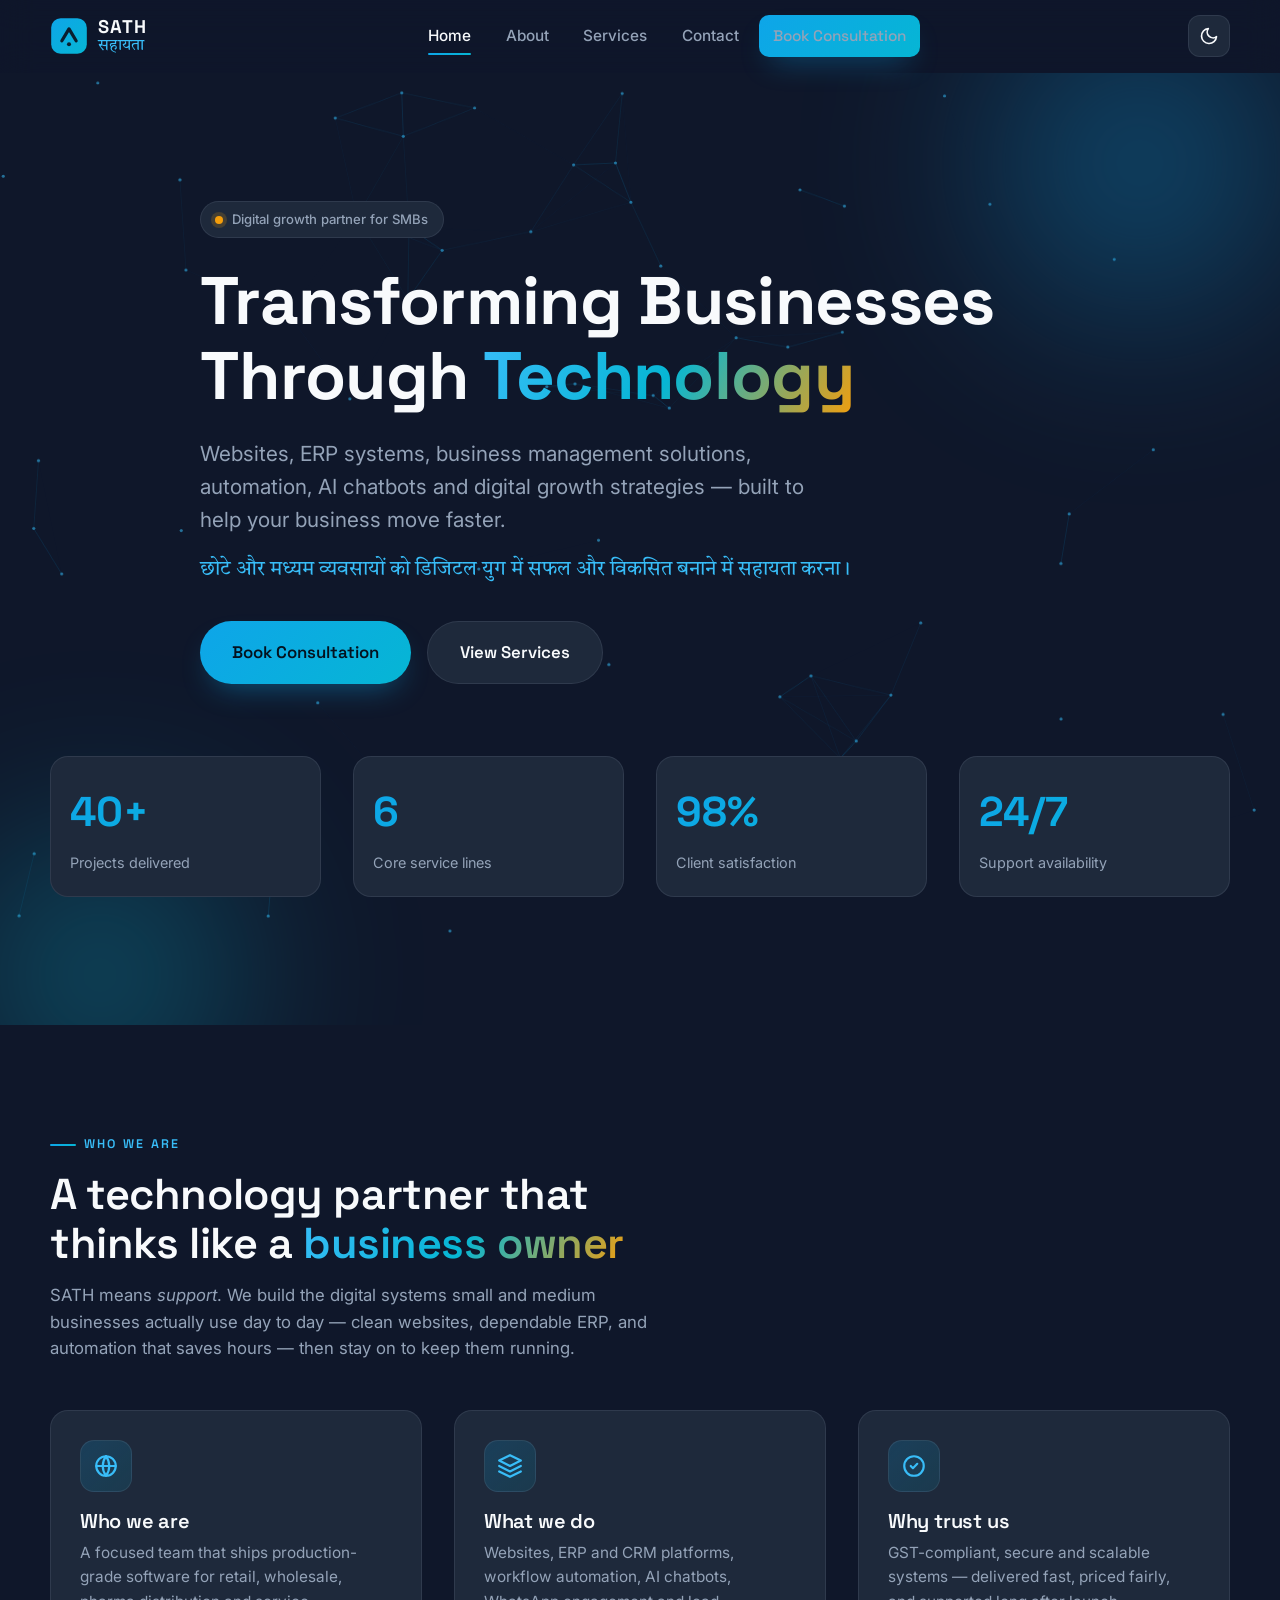
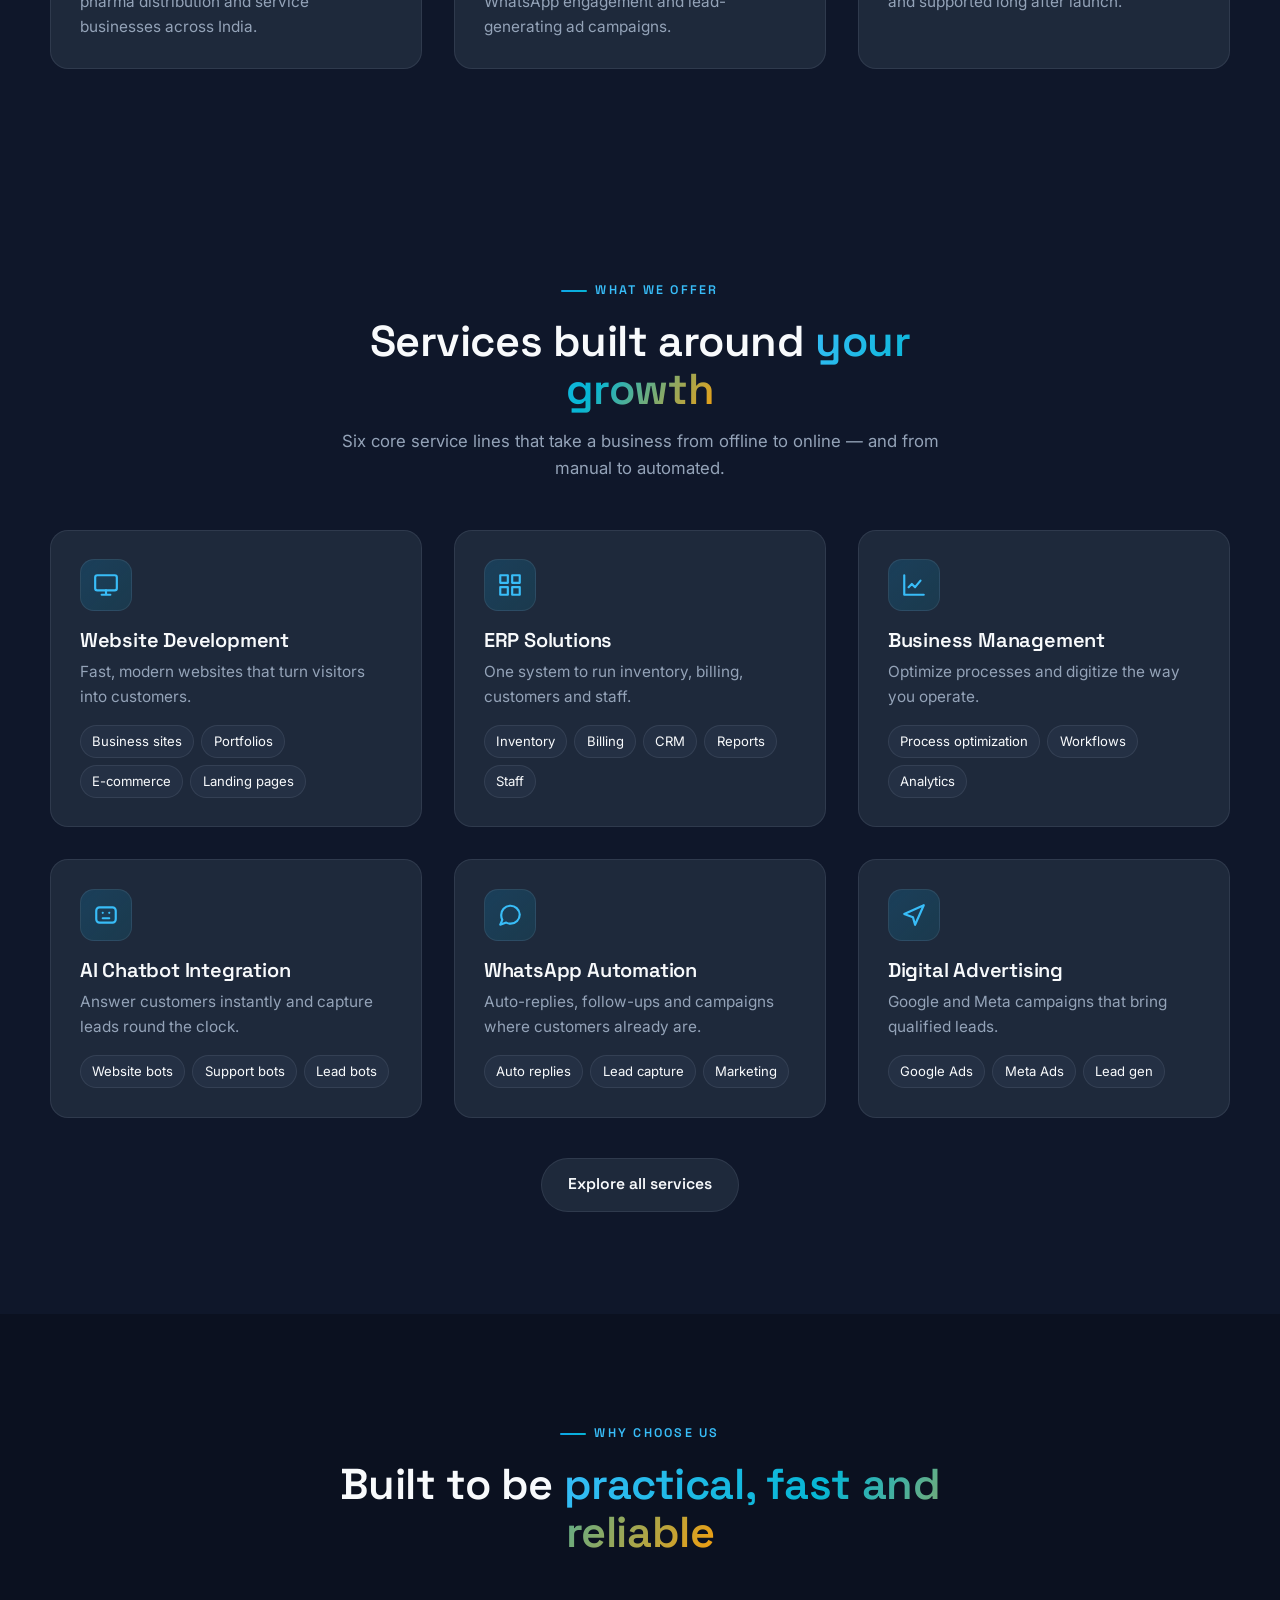
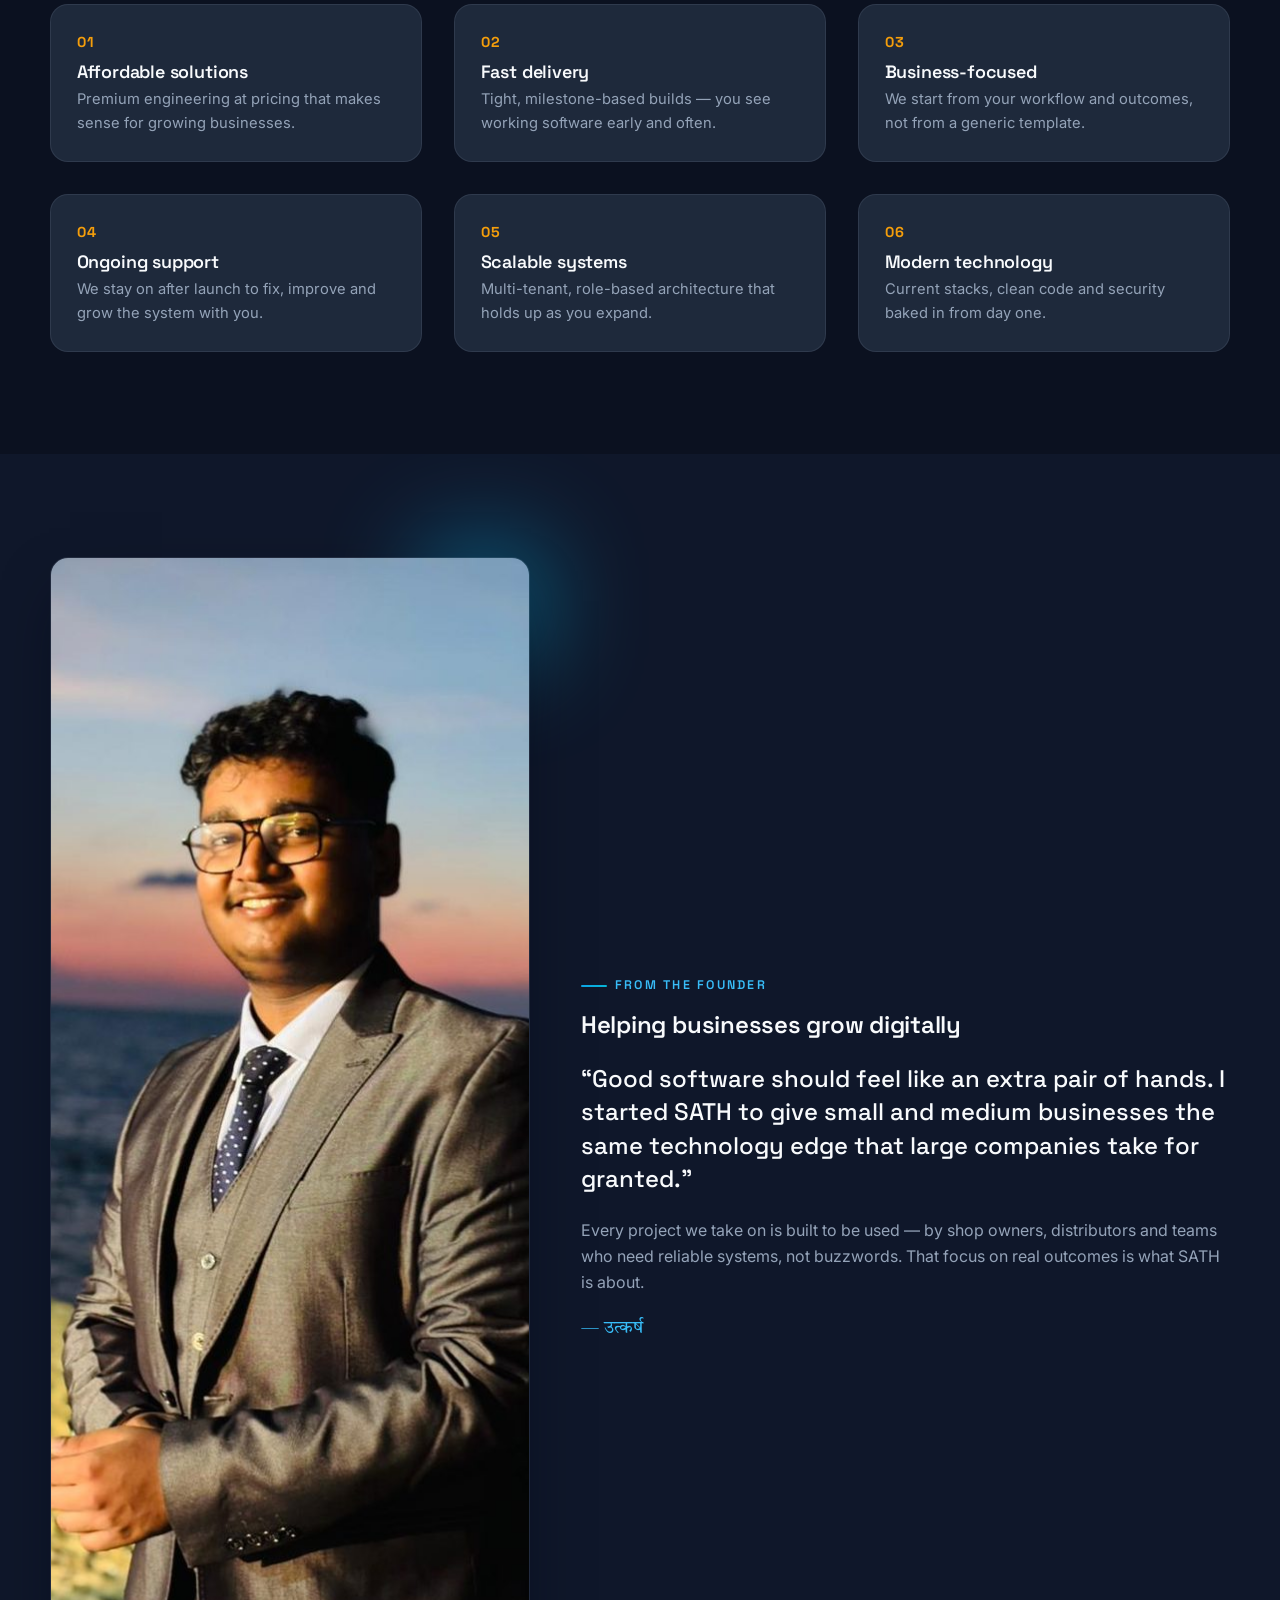
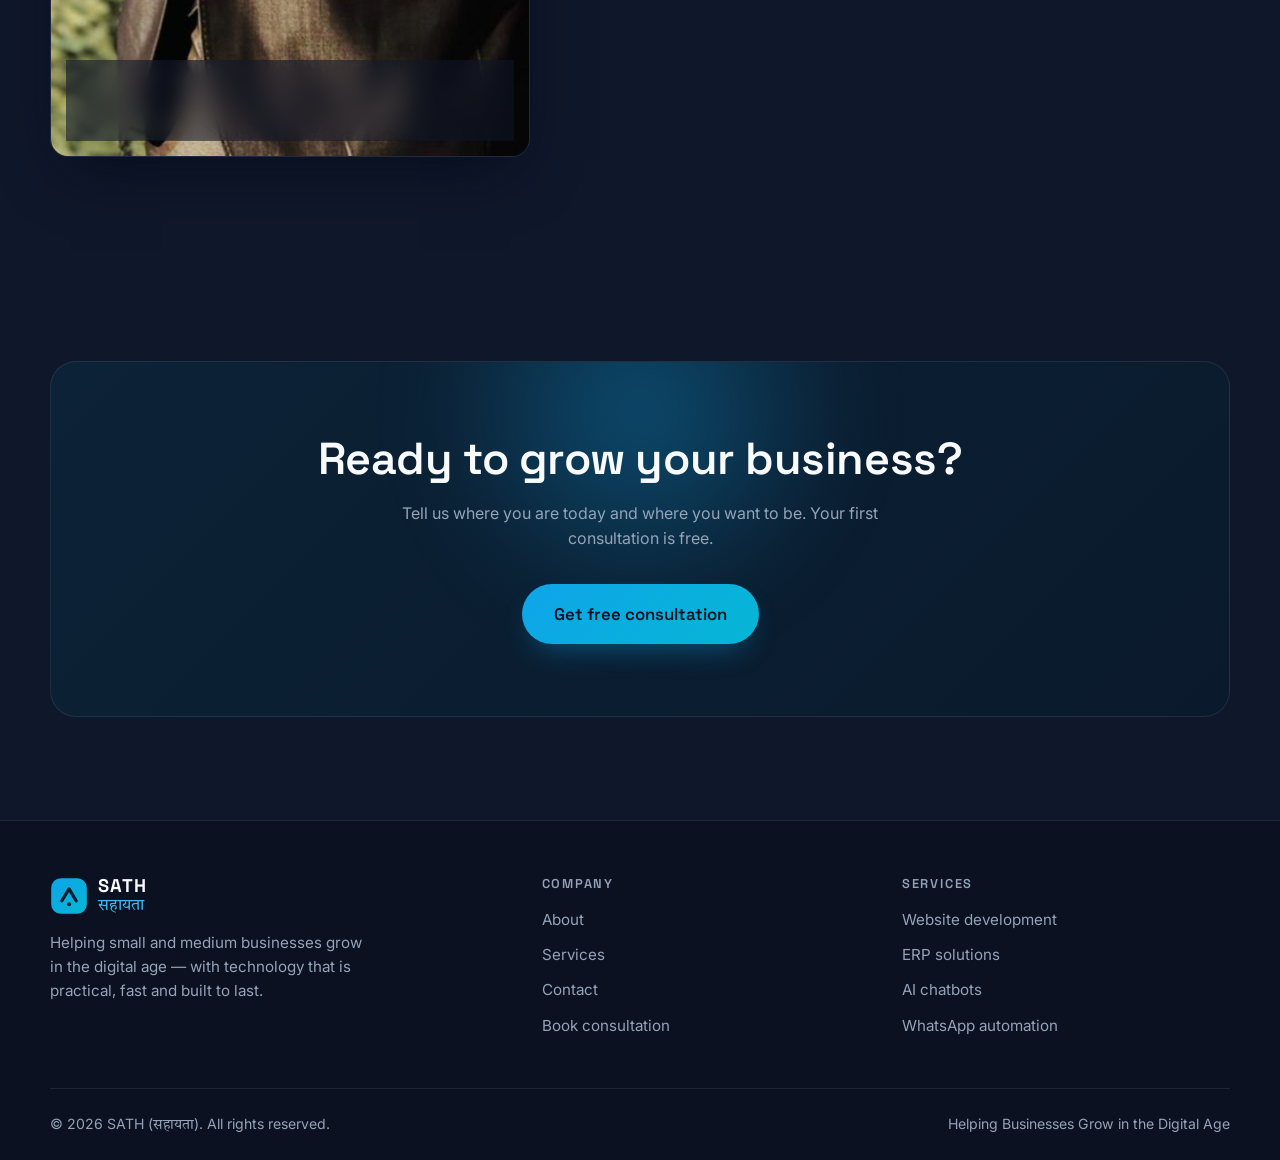
==== index.html @ d61c106b "Add files via upload" ====
<!DOCTYPE html>
<html lang="en">
<head>
  <meta charset="UTF-8" />
  <meta name="viewport" content="width=device-width, initial-scale=1.0" />

  <!-- SEO -->
  <title>SATH (सहायता) — Transforming Businesses Through Technology</title>
  <meta name="description" content="SATH (सहायता) helps small and medium businesses grow in the digital age with websites, ERP systems, automation, AI chatbots and digital growth strategies." />
  <meta name="keywords" content="ERP software, business website development, AI chatbot, WhatsApp automation, digital marketing, SATH, सहायता, India" />
  <meta name="author" content="Utkarsh — SATH" />
  <meta name="theme-color" content="#0F172A" />
  <link rel="canonical" href="https://example.com/" />

  <!-- Open Graph / Social -->
  <meta property="og:type" content="website" />
  <meta property="og:title" content="SATH (सहायता) — Transforming Businesses Through Technology" />
  <meta property="og:description" content="Websites, ERP systems, business management solutions, automation, AI chatbots & digital growth strategies for SMBs." />
  <meta property="og:image" content="assets/images/og-cover.jpg" />
  <meta property="og:site_name" content="SATH" />
  <meta name="twitter:card" content="summary_large_image" />
  <meta name="twitter:title" content="SATH (सहायता) — Transforming Businesses Through Technology" />
  <meta name="twitter:description" content="Premium digital transformation partner for small and medium businesses." />
  <meta name="twitter:image" content="assets/images/og-cover.jpg" />

  <!-- Icons -->
  <link rel="icon" type="image/svg+xml" href="assets/icons/favicon.svg" />

  <!-- Fonts -->
  <link rel="preconnect" href="https://fonts.googleapis.com" />
  <link rel="preconnect" href="https://fonts.gstatic.com" crossorigin />
  <link href="https://fonts.googleapis.com/css2?family=Space+Grotesk:wght@500;600;700&family=Inter:wght@400;500;600&family=Tiro+Devanagari+Hindi&display=swap" rel="stylesheet" />

  <!-- Styles -->
  <link rel="stylesheet" href="css/style.css" />

  <!-- Structured data -->
  <script type="application/ld+json">
  {
    "@context": "https://schema.org",
    "@type": "Organization",
    "name": "SATH",
    "alternateName": "सहायता",
    "description": "Digital transformation partner for small and medium businesses.",
    "founder": { "@type": "Person", "name": "Utkarsh" },
    "areaServed": "IN",
    "knowsAbout": ["Website Development", "ERP Software", "AI Chatbots", "WhatsApp Automation", "Digital Advertising"]
  }
  </script>
</head>
<body>

  <!-- Loader -->
  <div class="loader" aria-hidden="true">
    <div class="loader__mark">
      <div class="loader__ring"></div>
      <div class="loader__word deva">सहायता</div>
    </div>
  </div>

  <!-- Navbar -->
  <header class="nav">
    <div class="container nav__inner">
      <a class="brand" href="index.html" aria-label="SATH home">
        <img class="brand__mark" src="assets/icons/favicon.svg" alt="" width="38" height="38" />
        <span class="brand__text">
          <span class="brand__en">SATH</span>
          <span class="brand__hi deva">सहायता</span>
        </span>
      </a>

      <nav class="nav__links" aria-label="Primary">
        <a href="index.html" class="active">Home</a>
        <a href="about.html">About</a>
        <a href="services.html">Services</a>
        <a href="contact.html">Contact</a>
        <a href="contact.html" class="btn btn--primary">Book Consultation</a>
      </nav>

      <div class="nav__actions">
        <button class="theme-toggle" aria-label="Toggle dark and light mode">
          <svg class="icon-moon" viewBox="0 0 24 24" fill="none" stroke="currentColor" stroke-width="2" stroke-linecap="round" stroke-linejoin="round"><path d="M21 12.79A9 9 0 1 1 11.21 3 7 7 0 0 0 21 12.79z"/></svg>
          <svg class="icon-sun" viewBox="0 0 24 24" fill="none" stroke="currentColor" stroke-width="2" stroke-linecap="round" stroke-linejoin="round"><circle cx="12" cy="12" r="5"/><path d="M12 1v2M12 21v2M4.22 4.22l1.42 1.42M18.36 18.36l1.42 1.42M1 12h2M21 12h2M4.22 19.78l1.42-1.42M18.36 5.64l1.42-1.42"/></svg>
        </button>
        <button class="hamburger" aria-label="Open menu" aria-expanded="false" aria-controls="primary-nav"><span></span></button>
      </div>
    </div>
  </header>

  <main>
    <!-- Hero -->
    <section class="hero">
      <canvas id="hero-canvas" aria-hidden="true"></canvas>
      <div class="hero__glow" aria-hidden="true"></div>
      <div class="container hero__inner">
        <span class="hero__badge"><span class="dot"></span> Digital growth partner for SMBs</span>
        <h1>Transforming Businesses Through <span class="grad-text">Technology</span></h1>
        <p class="hero__sub">Websites, ERP systems, business management solutions, automation, AI chatbots and digital growth strategies — built to help your business move faster.</p>
        <p class="hero__hi deva">छोटे और मध्यम व्यवसायों को डिजिटल युग में सफल और विकसित बनाने में सहायता करना।</p>
        <div class="hero__cta">
          <a href="contact.html" class="btn btn--primary btn--lg">Book Consultation</a>
          <a href="services.html" class="btn btn--ghost btn--lg">View Services</a>
        </div>
      </div>

      <!-- Animated stat counters -->
      <div class="container">
        <div class="stats">
          <div class="stat reveal"><div class="stat__num"><span data-count="40" data-suffix="+">0</span></div><div class="stat__label">Projects delivered</div></div>
          <div class="stat reveal" data-delay="1"><div class="stat__num"><span data-count="6" data-suffix="">0</span></div><div class="stat__label">Core service lines</div></div>
          <div class="stat reveal" data-delay="2"><div class="stat__num"><span data-count="98" data-suffix="%">0</span></div><div class="stat__label">Client satisfaction</div></div>
          <div class="stat reveal" data-delay="3"><div class="stat__num"><span data-count="24" data-suffix="/7">0</span></div><div class="stat__label">Support availability</div></div>
        </div>
      </div>
    </section>

    <!-- Company intro -->
    <section class="section">
      <div class="container">
        <div class="section-head reveal">
          <span class="eyebrow">Who we are</span>
          <h2>A technology partner that thinks like a <span class="grad-text">business owner</span></h2>
          <p>SATH means <em>support</em>. We build the digital systems small and medium businesses actually use day to day — clean websites, dependable ERP, and automation that saves hours — then stay on to keep them running.</p>
        </div>
        <div class="grid grid--3">
          <div class="card reveal">
            <div class="card__icon"><svg viewBox="0 0 24 24" fill="none" stroke-width="2" stroke-linecap="round" stroke-linejoin="round"><circle cx="12" cy="12" r="9"/><path d="M3 12h18M12 3a15 15 0 0 1 0 18M12 3a15 15 0 0 0 0 18"/></svg></div>
            <h3>Who we are</h3>
            <p>A focused team that ships production-grade software for retail, wholesale, pharma distribution and service businesses across India.</p>
          </div>
          <div class="card reveal" data-delay="1">
            <div class="card__icon"><svg viewBox="0 0 24 24" fill="none" stroke-width="2" stroke-linecap="round" stroke-linejoin="round"><path d="M12 2 2 7l10 5 10-5-10-5zM2 17l10 5 10-5M2 12l10 5 10-5"/></svg></div>
            <h3>What we do</h3>
            <p>Websites, ERP and CRM platforms, workflow automation, AI chatbots, WhatsApp engagement and lead-generating ad campaigns.</p>
          </div>
          <div class="card reveal" data-delay="2">
            <div class="card__icon"><svg viewBox="0 0 24 24" fill="none" stroke-width="2" stroke-linecap="round" stroke-linejoin="round"><path d="M9 12l2 2 4-4"/><path d="M21 12a9 9 0 1 1-18 0 9 9 0 0 1 18 0z"/></svg></div>
            <h3>Why trust us</h3>
            <p>GST-compliant, secure and scalable systems — delivered fast, priced fairly, and supported long after launch.</p>
          </div>
        </div>
      </div>
    </section>

    <!-- Services preview -->
    <section class="section" id="services">
      <div class="container">
        <div class="section-head center reveal">
          <span class="eyebrow">What we offer</span>
          <h2>Services built around <span class="grad-text">your growth</span></h2>
          <p>Six core service lines that take a business from offline to online — and from manual to automated.</p>
        </div>
        <div class="grid grid--3">

          <article class="card reveal">
            <div class="card__icon"><svg viewBox="0 0 24 24" fill="none" stroke-width="2" stroke-linecap="round" stroke-linejoin="round"><rect x="2" y="3" width="20" height="14" rx="2"/><path d="M8 21h8M12 17v4"/></svg></div>
            <h3>Website Development</h3>
            <p>Fast, modern websites that turn visitors into customers.</p>
            <ul class="card__list"><li>Business sites</li><li>Portfolios</li><li>E-commerce</li><li>Landing pages</li></ul>
          </article>

          <article class="card reveal" data-delay="1">
            <div class="card__icon"><svg viewBox="0 0 24 24" fill="none" stroke-width="2" stroke-linecap="round" stroke-linejoin="round"><path d="M3 3h7v7H3zM14 3h7v7h-7zM14 14h7v7h-7zM3 14h7v7H3z"/></svg></div>
            <h3>ERP Solutions</h3>
            <p>One system to run inventory, billing, customers and staff.</p>
            <ul class="card__list"><li>Inventory</li><li>Billing</li><li>CRM</li><li>Reports</li><li>Staff</li></ul>
          </article>

          <article class="card reveal" data-delay="2">
            <div class="card__icon"><svg viewBox="0 0 24 24" fill="none" stroke-width="2" stroke-linecap="round" stroke-linejoin="round"><path d="M3 3v18h18"/><path d="M7 14l3-3 3 3 5-6"/></svg></div>
            <h3>Business Management</h3>
            <p>Optimize processes and digitize the way you operate.</p>
            <ul class="card__list"><li>Process optimization</li><li>Workflows</li><li>Analytics</li></ul>
          </article>

          <article class="card reveal">
            <div class="card__icon"><svg viewBox="0 0 24 24" fill="none" stroke-width="2" stroke-linecap="round" stroke-linejoin="round"><rect x="3" y="5" width="18" height="14" rx="3"/><path d="M9 10h.01M15 10h.01M9 15h6"/></svg></div>
            <h3>AI Chatbot Integration</h3>
            <p>Answer customers instantly and capture leads round the clock.</p>
            <ul class="card__list"><li>Website bots</li><li>Support bots</li><li>Lead bots</li></ul>
          </article>

          <article class="card reveal" data-delay="1">
            <div class="card__icon"><svg viewBox="0 0 24 24" fill="none" stroke-width="2" stroke-linecap="round" stroke-linejoin="round"><path d="M21 11.5a8.38 8.38 0 0 1-8.5 8.5 8.38 8.38 0 0 1-4-1L3 21l1.9-4.5a8.38 8.38 0 0 1-1-4A8.5 8.5 0 0 1 21 11.5z"/></svg></div>
            <h3>WhatsApp Automation</h3>
            <p>Auto-replies, follow-ups and campaigns where customers already are.</p>
            <ul class="card__list"><li>Auto replies</li><li>Lead capture</li><li>Marketing</li></ul>
          </article>

          <article class="card reveal" data-delay="2">
            <div class="card__icon"><svg viewBox="0 0 24 24" fill="none" stroke-width="2" stroke-linecap="round" stroke-linejoin="round"><path d="M3 11l18-8-8 18-2-7-8-3z"/></svg></div>
            <h3>Digital Advertising</h3>
            <p>Google and Meta campaigns that bring qualified leads.</p>
            <ul class="card__list"><li>Google Ads</li><li>Meta Ads</li><li>Lead gen</li></ul>
          </article>

        </div>
        <div style="text-align:center; margin-top: 2.5rem;" class="reveal">
          <a href="services.html" class="btn btn--ghost">Explore all services</a>
        </div>
      </div>
    </section>

    <!-- Why choose us -->
    <section class="section" style="background: var(--bg-2);">
      <div class="container">
        <div class="section-head center reveal">
          <span class="eyebrow">Why choose us</span>
          <h2>Built to be <span class="grad-text">practical, fast and reliable</span></h2>
        </div>
        <div class="grid grid--3">
          <div class="tile reveal"><div class="tile__no">01</div><h3>Affordable solutions</h3><p>Premium engineering at pricing that makes sense for growing businesses.</p></div>
          <div class="tile reveal" data-delay="1"><div class="tile__no">02</div><h3>Fast delivery</h3><p>Tight, milestone-based builds — you see working software early and often.</p></div>
          <div class="tile reveal" data-delay="2"><div class="tile__no">03</div><h3>Business-focused</h3><p>We start from your workflow and outcomes, not from a generic template.</p></div>
          <div class="tile reveal"><div class="tile__no">04</div><h3>Ongoing support</h3><p>We stay on after launch to fix, improve and grow the system with you.</p></div>
          <div class="tile reveal" data-delay="1"><div class="tile__no">05</div><h3>Scalable systems</h3><p>Multi-tenant, role-based architecture that holds up as you expand.</p></div>
          <div class="tile reveal" data-delay="2"><div class="tile__no">06</div><h3>Modern technology</h3><p>Current stacks, clean code and security baked in from day one.</p></div>
        </div>
      </div>
    </section>

    <!-- Founder -->
    <section class="section" id="founder">
      <div class="container">
        <div class="founder">
          <div class="founder__media reveal">
            <!-- Replace assets/images/founder.jpg with a new photo any time -->
            <img class="founder__photo" src="assets/images/founder.jpg" alt="Utkarsh, Founder & CEO of SATH" width="900" height="1200" loading="lazy" />
            <div class="founder__chip">
              <strong>Utkarsh</strong>
              <span>Founder &amp; CEO</span>
            </div>
          </div>
          <div class="founder__content reveal" data-delay="1">
            <span class="eyebrow">From the founder</span>
            <h2>Helping businesses grow digitally</h2>
            <blockquote>“Good software should feel like an extra pair of hands. I started SATH to give small and medium businesses the same technology edge that large companies take for granted.”</blockquote>
            <p style="color: var(--muted);">Every project we take on is built to be used — by shop owners, distributors and teams who need reliable systems, not buzzwords. That focus on real outcomes is what SATH is about.</p>
            <p class="founder__sig deva" style="margin-top: 1.2rem;">— उत्कर्ष</p>
          </div>
        </div>
      </div>
    </section>

    <!-- CTA -->
    <section class="section">
      <div class="container">
        <div class="cta-band reveal">
          <h2>Ready to grow your business?</h2>
          <p>Tell us where you are today and where you want to be. Your first consultation is free.</p>
          <a href="contact.html" class="btn btn--primary btn--lg">Get free consultation</a>
        </div>
      </div>
    </section>
  </main>

  <!-- Footer -->
  <footer class="footer">
    <div class="container">
      <div class="footer__top">
        <div class="footer__brand">
          <a class="brand" href="index.html" aria-label="SATH home">
            <img class="brand__mark" src="assets/icons/favicon.svg" alt="" width="38" height="38" />
            <span class="brand__text"><span class="brand__en">SATH</span><span class="brand__hi deva">सहायता</span></span>
          </a>
          <p>Helping small and medium businesses grow in the digital age — with technology that is practical, fast and built to last.</p>
        </div>
        <div>
          <h4>Company</h4>
          <ul>
            <li><a href="about.html">About</a></li>
            <li><a href="services.html">Services</a></li>
            <li><a href="contact.html">Contact</a></li>
            <li><a href="contact.html">Book consultation</a></li>
          </ul>
        </div>
        <div>
          <h4>Services</h4>
          <ul>
            <li><a href="services.html">Website development</a></li>
            <li><a href="services.html">ERP solutions</a></li>
            <li><a href="services.html">AI chatbots</a></li>
            <li><a href="services.html">WhatsApp automation</a></li>
          </ul>
        </div>
      </div>
      <div class="footer__bottom">
        <span>© <span data-year>2026</span> SATH (<span class="deva">सहायता</span>). All rights reserved.</span>
        <span>Helping Businesses Grow in the Digital Age</span>
      </div>
    </div>
  </footer>

  <!-- Back to top -->
  <button class="to-top" aria-label="Back to top">
    <svg viewBox="0 0 24 24" fill="none" stroke="currentColor" stroke-width="2.5" stroke-linecap="round" stroke-linejoin="round"><path d="M12 19V5M5 12l7-7 7 7"/></svg>
  </button>

  <script src="js/script.js"></script>
</body>
</html>
---- css/style.css ----
/* ============================================================
   SATH (सहायता) — Company Website
   Stylesheet: shared across all pages
   Stack: HTML5 + CSS3 + Vanilla JS (no frameworks)
   ============================================================ */

/* -------------------- Design Tokens -------------------- */
:root {
  /* Brand palette (dark is the default theme) */
  --primary:   #0EA5E9;
  --secondary: #38BDF8;
  --accent:    #06B6D4;
  --saffron:   #F59E0B;   /* warm signature accent tied to the सहायता wordmark */

  /* Dark surfaces */
  --bg:     #0F172A;
  --bg-2:   #0B1120;
  --card:   #1E293B;
  --card-2: #243044;
  --text:   #F8FAFC;
  --muted:  #94A3B8;
  --border: rgba(148, 163, 184, .14);
  --glass:  rgba(15, 23, 42, .55);
  --shadow: 0 24px 60px -20px rgba(2, 8, 23, .75);
  --ring:   rgba(14, 165, 233, .45);

  /* Type */
  --font-display: "Space Grotesk", "Segoe UI", system-ui, sans-serif;
  --font-body:    "Inter", "Segoe UI", system-ui, sans-serif;
  --font-deva:    "Tiro Devanagari Hindi", "Noto Sans Devanagari", serif;

  /* Layout */
  --container: 1180px;
  --radius:    18px;
  --radius-sm: 12px;
  --gap:       clamp(1rem, 2.5vw, 2rem);

  --grad: linear-gradient(135deg, var(--primary), var(--accent));
}

/* Light theme overrides */
[data-theme="light"] {
  --bg:     #EEF3F9;
  --bg-2:   #FFFFFF;
  --card:   #FFFFFF;
  --card-2: #F4F8FD;
  --text:   #0B1120;
  --muted:  #4B5A70;
  --border: rgba(15, 23, 42, .10);
  --glass:  rgba(255, 255, 255, .68);
  --shadow: 0 24px 50px -24px rgba(15, 23, 42, .28);
}

/* -------------------- Reset / Base -------------------- */
*, *::before, *::after { box-sizing: border-box; margin: 0; padding: 0; }

html { scroll-behavior: smooth; -webkit-text-size-adjust: 100%; }

body {
  font-family: var(--font-body);
  background: var(--bg);
  color: var(--text);
  line-height: 1.6;
  font-size: 1rem;
  overflow-x: hidden;
  transition: background .4s ease, color .4s ease;
  -webkit-font-smoothing: antialiased;
}

img { max-width: 100%; display: block; }
a { color: inherit; text-decoration: none; }
button { font-family: inherit; cursor: pointer; border: none; background: none; color: inherit; }
ul { list-style: none; }

:focus-visible { outline: 3px solid var(--ring); outline-offset: 3px; border-radius: 6px; }

::selection { background: var(--primary); color: #fff; }

h1, h2, h3, h4 { font-family: var(--font-display); line-height: 1.12; font-weight: 600; letter-spacing: -.01em; }

/* Devanagari wherever the .deva class appears */
.deva { font-family: var(--font-deva); font-weight: 400; }

/* -------------------- Layout helpers -------------------- */
.container { width: min(100% - 2.4rem, var(--container)); margin-inline: auto; }

.section { padding-block: clamp(3.5rem, 8vw, 6.5rem); }
.section--tight { padding-block: clamp(2.5rem, 6vw, 4rem); }

.eyebrow {
  display: inline-flex; align-items: center; gap: .5rem;
  font-family: var(--font-display);
  font-size: .78rem; font-weight: 600; letter-spacing: .18em; text-transform: uppercase;
  color: var(--secondary);
  margin-bottom: 1rem;
}
.eyebrow::before { content: ""; width: 26px; height: 2px; background: var(--grad); border-radius: 2px; }

.section-head { max-width: 640px; margin-bottom: clamp(2rem, 4vw, 3rem); }
.section-head.center { margin-inline: auto; text-align: center; }
.section-head.center .eyebrow { justify-content: center; }
.section-head h2 { font-size: clamp(1.8rem, 4vw, 2.7rem); }
.section-head p { color: var(--muted); margin-top: .9rem; font-size: 1.05rem; }

.grad-text {
  background: linear-gradient(120deg, var(--secondary), var(--accent), var(--saffron));
  -webkit-background-clip: text; background-clip: text; color: transparent;
}

/* -------------------- Buttons -------------------- */
.btn {
  display: inline-flex; align-items: center; justify-content: center; gap: .55rem;
  padding: .85rem 1.6rem; border-radius: 999px;
  font-family: var(--font-display); font-weight: 600; font-size: .98rem;
  transition: transform .25s ease, box-shadow .25s ease, background .25s ease, color .25s ease;
  white-space: nowrap;
}
.btn svg { width: 18px; height: 18px; }
.btn--primary { background: var(--grad); color: #04121f; box-shadow: 0 14px 30px -12px var(--ring); }
.btn--primary:hover { transform: translateY(-3px); box-shadow: 0 20px 40px -12px var(--ring); }
.btn--ghost { border: 1px solid var(--border); background: var(--card); color: var(--text); }
.btn--ghost:hover { border-color: var(--secondary); transform: translateY(-3px); }
.btn--lg { padding: 1.05rem 2rem; font-size: 1.05rem; }
.btn--block { width: 100%; }

/* -------------------- Navbar -------------------- */
.nav {
  position: sticky; top: 0; z-index: 100;
  backdrop-filter: blur(16px); -webkit-backdrop-filter: blur(16px);
  background: var(--glass);
  border-bottom: 1px solid transparent;
  transition: border-color .3s ease, background .3s ease, box-shadow .3s ease;
}
.nav.scrolled { border-color: var(--border); box-shadow: 0 10px 30px -20px rgba(0,0,0,.6); }
.nav__inner { display: flex; align-items: center; justify-content: space-between; height: 72px; }

.brand { display: flex; align-items: center; gap: .65rem; }
.brand__mark { width: 38px; height: 38px; flex: none; }
.brand__text { display: flex; flex-direction: column; line-height: 1; }
.brand__en { font-family: var(--font-display); font-weight: 700; font-size: 1.15rem; letter-spacing: .04em; }
.brand__hi { font-family: var(--font-deva); font-size: 1rem; color: var(--secondary); margin-top: 2px; }

.nav__links { display: flex; align-items: center; gap: .35rem; }
.nav__links a {
  position: relative; padding: .55rem .9rem; border-radius: 10px;
  font-weight: 500; font-size: .96rem; color: var(--muted);
  transition: color .25s ease, background .25s ease;
}
.nav__links a:hover { color: var(--text); }
.nav__links a.active { color: var(--text); }
.nav__links a.active::after {
  content: ""; position: absolute; left: .9rem; right: .9rem; bottom: 2px; height: 2px;
  background: var(--grad); border-radius: 2px;
}

.nav__actions { display: flex; align-items: center; gap: .6rem; }

/* Theme toggle */
.theme-toggle {
  width: 42px; height: 42px; border-radius: 12px; border: 1px solid var(--border);
  display: grid; place-items: center; background: var(--card);
  transition: border-color .25s ease, transform .25s ease;
}
.theme-toggle:hover { border-color: var(--secondary); transform: rotate(-12deg); }
.theme-toggle svg { width: 20px; height: 20px; }
.theme-toggle .icon-sun { display: none; }
[data-theme="light"] .theme-toggle .icon-sun { display: block; }
[data-theme="light"] .theme-toggle .icon-moon { display: none; }

/* Hamburger */
.hamburger { display: none; width: 42px; height: 42px; border-radius: 12px; border: 1px solid var(--border); background: var(--card); place-items: center; }
.hamburger span { display: block; width: 20px; height: 2px; background: var(--text); border-radius: 2px; position: relative; transition: transform .3s ease, opacity .3s ease; }
.hamburger span::before, .hamburger span::after { content: ""; position: absolute; left: 0; width: 20px; height: 2px; background: var(--text); border-radius: 2px; transition: transform .3s ease; }
.hamburger span::before { top: -6px; }
.hamburger span::after  { top:  6px; }
.nav.open .hamburger span { background: transparent; }
.nav.open .hamburger span::before { transform: translateY(6px) rotate(45deg); }
.nav.open .hamburger span::after  { transform: translateY(-6px) rotate(-45deg); }

/* -------------------- Hero -------------------- */
.hero { position: relative; overflow: hidden; padding-block: clamp(4rem, 10vw, 8rem); }
#hero-canvas { position: absolute; inset: 0; width: 100%; height: 100%; z-index: 0; }
.hero__glow { position: absolute; inset: 0; z-index: 0; pointer-events: none; }
.hero__glow::before, .hero__glow::after { content: ""; position: absolute; border-radius: 50%; filter: blur(90px); opacity: .5; }
.hero__glow::before { width: 460px; height: 460px; background: radial-gradient(circle, var(--primary), transparent 65%); top: -140px; right: -90px; }
.hero__glow::after  { width: 420px; height: 420px; background: radial-gradient(circle, var(--accent), transparent 65%); bottom: -160px; left: -110px; }
.hero__inner { position: relative; z-index: 1; max-width: 880px; }

.hero__badge {
  display: inline-flex; align-items: center; gap: .55rem;
  padding: .45rem .9rem; border-radius: 999px;
  border: 1px solid var(--border); background: var(--card);
  font-size: .82rem; font-weight: 500; color: var(--muted); margin-bottom: 1.6rem;
}
.hero__badge .dot { width: 8px; height: 8px; border-radius: 50%; background: var(--saffron); box-shadow: 0 0 0 4px rgba(245,158,11,.18); }

.hero h1 { font-size: clamp(2.3rem, 6vw, 4.2rem); font-weight: 700; }
.hero__sub { color: var(--muted); font-size: clamp(1.05rem, 2vw, 1.3rem); margin-top: 1.4rem; max-width: 640px; }
.hero__hi { font-family: var(--font-deva); color: var(--secondary); margin-top: 1.1rem; font-size: clamp(1rem, 2vw, 1.25rem); max-width: 700px; }
.hero__cta { display: flex; flex-wrap: wrap; gap: 1rem; margin-top: 2.2rem; }

/* Stats strip */
.stats { display: grid; grid-template-columns: repeat(4, 1fr); gap: var(--gap); margin-top: clamp(3rem, 6vw, 4.5rem); position: relative; z-index: 1; }
.stat { padding: 1.4rem 1.2rem; border-radius: var(--radius); border: 1px solid var(--border); background: var(--card); }
.stat__num { font-family: var(--font-display); font-size: clamp(1.8rem, 4vw, 2.6rem); font-weight: 700; background: var(--grad); -webkit-background-clip: text; background-clip: text; color: transparent; }
.stat__label { color: var(--muted); font-size: .9rem; margin-top: .3rem; }

/* -------------------- Generic card grid -------------------- */
.grid { display: grid; gap: var(--gap); }
.grid--3 { grid-template-columns: repeat(3, 1fr); }
.grid--2 { grid-template-columns: repeat(2, 1fr); }

.card {
  position: relative; overflow: hidden;
  padding: 1.8rem; border-radius: var(--radius);
  background: var(--card); border: 1px solid var(--border);
  transition: transform .3s ease, border-color .3s ease, box-shadow .3s ease;
}
.card::after { content: ""; position: absolute; inset: 0; border-radius: inherit; padding: 1px; background: var(--grad); -webkit-mask: linear-gradient(#000 0 0) content-box, linear-gradient(#000 0 0); -webkit-mask-composite: xor; mask-composite: exclude; opacity: 0; transition: opacity .3s ease; pointer-events: none; }
.card:hover { transform: translateY(-6px); box-shadow: var(--shadow); }
.card:hover::after { opacity: 1; }

.card__icon { width: 52px; height: 52px; border-radius: 14px; display: grid; place-items: center; background: linear-gradient(135deg, rgba(14,165,233,.18), rgba(6,182,212,.12)); border: 1px solid var(--border); margin-bottom: 1.1rem; }
.card__icon svg { width: 26px; height: 26px; stroke: var(--secondary); }
.card h3 { font-size: 1.25rem; margin-bottom: .55rem; }
.card p { color: var(--muted); font-size: .96rem; }
.card__list { margin-top: 1rem; display: flex; flex-wrap: wrap; gap: .45rem; }
.card__list li { font-size: .82rem; color: var(--text); background: var(--card-2); border: 1px solid var(--border); padding: .3rem .7rem; border-radius: 999px; }

/* Why-us tile uses a number index */
.tile { padding: 1.6rem; border-radius: var(--radius); background: var(--card); border: 1px solid var(--border); transition: transform .3s ease, border-color .3s ease; }
.tile:hover { transform: translateY(-5px); border-color: var(--secondary); }
.tile__no { font-family: var(--font-display); font-size: .9rem; font-weight: 700; color: var(--saffron); letter-spacing: .1em; }
.tile h3 { font-size: 1.12rem; margin: .5rem 0 .4rem; }
.tile p { color: var(--muted); font-size: .92rem; }

/* -------------------- Founder section -------------------- */
.founder { display: grid; grid-template-columns: 0.85fr 1.15fr; gap: clamp(1.6rem, 4vw, 3.5rem); align-items: center; }
.founder__media { position: relative; }
.founder__photo { width: 100%; border-radius: var(--radius); border: 1px solid var(--border); box-shadow: var(--shadow); aspect-ratio: 3/4; object-fit: cover; object-position: center top; }
.founder__media::before { content: ""; position: absolute; inset: -14px -14px auto auto; width: 120px; height: 120px; border-radius: 20px; background: var(--grad); filter: blur(50px); opacity: .5; z-index: -1; }
.founder__chip { position: absolute; left: 1rem; bottom: 1rem; right: 1rem; backdrop-filter: blur(12px); -webkit-backdrop-filter: blur(12px); background: var(--glass); border: 1px solid var(--border); border-radius: 14px; padding: .85rem 1rem; }
.founder__chip strong { display: block; font-family: var(--font-display); }
.founder__chip span { color: var(--secondary); font-size: .85rem; }
.founder blockquote { font-size: clamp(1.15rem, 2.2vw, 1.5rem); font-family: var(--font-display); font-weight: 500; line-height: 1.4; margin: 1.4rem 0; }
.founder__sig { font-family: var(--font-deva); color: var(--secondary); font-size: 1.15rem; }

/* -------------------- CTA -------------------- */
.cta-band { position: relative; overflow: hidden; border-radius: calc(var(--radius) + 8px); padding: clamp(2.5rem, 6vw, 4.5rem); text-align: center; background: linear-gradient(135deg, #0c2236, #0a1a2c); border: 1px solid var(--border); }
[data-theme="light"] .cta-band { background: linear-gradient(135deg, #e2effb, #f4f8fd); }
.cta-band::before { content: ""; position: absolute; width: 500px; height: 500px; background: radial-gradient(circle, rgba(14,165,233,.35), transparent 60%); top: -200px; left: 50%; transform: translateX(-50%); filter: blur(40px); }
.cta-band > * { position: relative; z-index: 1; }
.cta-band h2 { font-size: clamp(1.8rem, 4vw, 2.8rem); }
.cta-band p { color: var(--muted); margin: 1rem auto 2rem; max-width: 520px; }

/* -------------------- Process timeline (services page) -------------------- */
.steps { display: grid; grid-template-columns: repeat(4, 1fr); gap: var(--gap); }
.step { padding: 1.5rem; border-radius: var(--radius); background: var(--card); border: 1px solid var(--border); position: relative; }
.step__no { font-family: var(--font-display); font-weight: 700; font-size: 2rem; background: var(--grad); -webkit-background-clip: text; background-clip: text; color: transparent; }
.step h3 { font-size: 1.1rem; margin: .4rem 0; }
.step p { color: var(--muted); font-size: .9rem; }

/* Detailed service block */
.service-detail { padding: clamp(1.6rem, 3vw, 2.6rem); border-radius: var(--radius); background: var(--card); border: 1px solid var(--border); }
.service-detail__head { display: flex; align-items: center; gap: 1rem; margin-bottom: 1.2rem; }
.service-detail h3 { font-size: clamp(1.4rem, 3vw, 1.9rem); }
.service-detail .cols { display: grid; grid-template-columns: 1fr 1fr; gap: 1.6rem; margin-top: 1.2rem; }
.service-detail h4 { font-size: .82rem; letter-spacing: .14em; text-transform: uppercase; color: var(--secondary); margin-bottom: .7rem; }
.service-detail ul.checks li { position: relative; padding-left: 1.6rem; margin-bottom: .55rem; color: var(--muted); }
.service-detail ul.checks li::before { content: ""; position: absolute; left: 0; top: .55em; width: 8px; height: 8px; border-radius: 50%; background: var(--grad); }

/* -------------------- About: values + mission -------------------- */
.split { display: grid; grid-template-columns: 1fr 1fr; gap: var(--gap); align-items: stretch; }
.panel { padding: clamp(1.6rem, 3vw, 2.4rem); border-radius: var(--radius); background: var(--card); border: 1px solid var(--border); }
.panel h3 { font-size: 1.4rem; margin-bottom: .8rem; }
.panel p { color: var(--muted); }
.panel .deva { display: block; margin-top: .8rem; color: var(--secondary); font-size: 1.1rem; line-height: 1.7; }

/* -------------------- Contact -------------------- */
.contact-grid { display: grid; grid-template-columns: 1.15fr .85fr; gap: var(--gap); align-items: start; }
.form { background: var(--card); border: 1px solid var(--border); border-radius: var(--radius); padding: clamp(1.6rem, 3vw, 2.4rem); }
.field { margin-bottom: 1.1rem; }
.field label { display: block; font-size: .85rem; font-weight: 500; margin-bottom: .45rem; color: var(--text); }
.field input, .field select, .field textarea {
  width: 100%; padding: .85rem 1rem; border-radius: var(--radius-sm);
  background: var(--bg-2); border: 1px solid var(--border); color: var(--text);
  font-family: inherit; font-size: .96rem; transition: border-color .2s ease, box-shadow .2s ease;
}
[data-theme="light"] .field input, [data-theme="light"] .field select, [data-theme="light"] .field textarea { background: var(--card-2); }
.field input:focus, .field select:focus, .field textarea:focus { outline: none; border-color: var(--primary); box-shadow: 0 0 0 4px var(--ring); }
.field textarea { resize: vertical; min-height: 120px; }
.field.row { display: grid; grid-template-columns: 1fr 1fr; gap: 1rem; }
.field .err { display: none; color: #fb7185; font-size: .8rem; margin-top: .35rem; }
.field.invalid input, .field.invalid select, .field.invalid textarea { border-color: #fb7185; }
.field.invalid .err { display: block; }
.form__note { font-size: .85rem; color: var(--muted); margin-top: .8rem; }
.form__success { display: none; padding: 1rem 1.2rem; border-radius: var(--radius-sm); background: rgba(16,185,129,.12); border: 1px solid rgba(16,185,129,.4); color: #34d399; font-size: .95rem; margin-bottom: 1.2rem; }
.form__success.show { display: block; }

.contact-aside .contact-card { padding: 1.4rem 1.5rem; border-radius: var(--radius); background: var(--card); border: 1px solid var(--border); margin-bottom: 1rem; display: flex; gap: 1rem; align-items: flex-start; transition: border-color .25s ease, transform .25s ease; }
.contact-aside .contact-card:hover { border-color: var(--secondary); transform: translateY(-3px); }
.contact-aside .contact-card .ci { width: 44px; height: 44px; border-radius: 12px; flex: none; display: grid; place-items: center; background: linear-gradient(135deg, rgba(14,165,233,.18), rgba(6,182,212,.12)); }
.contact-aside .contact-card svg { width: 22px; height: 22px; stroke: var(--secondary); }
.contact-aside .contact-card .label { display: block; font-size: .78rem; color: var(--muted); }
.contact-aside .contact-card .value { display: block; font-weight: 600; font-family: var(--font-display); }
.btn--wa { background: #25D366; color: #04210f; }
.btn--wa:hover { transform: translateY(-3px); box-shadow: 0 16px 30px -12px rgba(37,211,102,.5); }

.socials { display: flex; gap: .6rem; margin-top: 1.2rem; }
.socials a { width: 44px; height: 44px; border-radius: 12px; border: 1px solid var(--border); background: var(--card); display: grid; place-items: center; transition: transform .25s ease, border-color .25s ease; }
.socials a:hover { transform: translateY(-3px); border-color: var(--secondary); }
.socials svg { width: 20px; height: 20px; stroke: var(--secondary); }

/* Page hero (sub-pages) */
.page-hero { position: relative; overflow: hidden; padding-block: clamp(3.5rem, 8vw, 5.5rem); text-align: center; }
.page-hero::before { content: ""; position: absolute; width: 600px; height: 380px; background: radial-gradient(circle, rgba(14,165,233,.28), transparent 60%); top: -120px; left: 50%; transform: translateX(-50%); filter: blur(40px); }
.page-hero > * { position: relative; z-index: 1; }
.page-hero h1 { font-size: clamp(2.1rem, 5vw, 3.4rem); }
.page-hero p { color: var(--muted); max-width: 600px; margin: 1rem auto 0; }

/* -------------------- Footer -------------------- */
.footer { border-top: 1px solid var(--border); padding-block: clamp(2.5rem, 5vw, 3.5rem) 1.5rem; background: var(--bg-2); }
.footer__top { display: grid; grid-template-columns: 1.4fr 1fr 1fr; gap: var(--gap); }
.footer__brand p { color: var(--muted); margin-top: 1rem; max-width: 320px; font-size: .95rem; }
.footer h4 { font-size: .8rem; letter-spacing: .14em; text-transform: uppercase; color: var(--muted); margin-bottom: 1rem; }
.footer ul li { margin-bottom: .6rem; }
.footer ul li a { color: var(--muted); font-size: .95rem; transition: color .2s ease; }
.footer ul li a:hover { color: var(--text); }
.footer__bottom { display: flex; flex-wrap: wrap; gap: 1rem; justify-content: space-between; align-items: center; border-top: 1px solid var(--border); margin-top: 2.5rem; padding-top: 1.5rem; color: var(--muted); font-size: .88rem; }

/* -------------------- Loader -------------------- */
.loader { position: fixed; inset: 0; z-index: 9999; background: var(--bg); display: grid; place-items: center; transition: opacity .5s ease, visibility .5s ease; }
.loader.hidden { opacity: 0; visibility: hidden; }
.loader__mark { display: flex; flex-direction: column; align-items: center; gap: 1rem; }
.loader__ring { width: 54px; height: 54px; border-radius: 50%; border: 3px solid var(--border); border-top-color: var(--primary); animation: spin .8s linear infinite; }
.loader__word { font-family: var(--font-deva); color: var(--secondary); letter-spacing: .05em; }
@keyframes spin { to { transform: rotate(360deg); } }

/* -------------------- Back to top -------------------- */
.to-top { position: fixed; right: 1.4rem; bottom: 1.4rem; z-index: 90; width: 48px; height: 48px; border-radius: 14px; display: grid; place-items: center; background: var(--grad); color: #04121f; box-shadow: var(--shadow); opacity: 0; transform: translateY(20px); pointer-events: none; transition: opacity .3s ease, transform .3s ease; }
.to-top.show { opacity: 1; transform: translateY(0); pointer-events: auto; }
.to-top svg { width: 22px; height: 22px; }

/* -------------------- Scroll reveal -------------------- */
.reveal { opacity: 0; transform: translateY(28px); transition: opacity .7s cubic-bezier(.16,1,.3,1), transform .7s cubic-bezier(.16,1,.3,1); }
.reveal.in { opacity: 1; transform: none; }
.reveal[data-delay="1"] { transition-delay: .08s; }
.reveal[data-delay="2"] { transition-delay: .16s; }
.reveal[data-delay="3"] { transition-delay: .24s; }

/* -------------------- Responsive -------------------- */
@media (max-width: 980px) {
  .grid--3 { grid-template-columns: repeat(2, 1fr); }
  .steps { grid-template-columns: repeat(2, 1fr); }
  .stats { grid-template-columns: repeat(2, 1fr); }
  .founder { grid-template-columns: 1fr; }
  .founder__media { max-width: 420px; margin-inline: auto; }
  .contact-grid { grid-template-columns: 1fr; }
  .footer__top { grid-template-columns: 1fr 1fr; }
}

@media (max-width: 720px) {
  .hamburger { display: grid; }
  .nav__links {
    position: fixed; inset: 72px 0 auto 0;
    flex-direction: column; align-items: stretch; gap: 0;
    background: var(--bg); border-bottom: 1px solid var(--border);
    padding: .6rem 1.2rem 1.4rem;
    transform: translateY(-130%); transition: transform .35s cubic-bezier(.16,1,.3,1);
    box-shadow: var(--shadow);
  }
  .nav.open .nav__links { transform: translateY(0); }
  .nav__links a { padding: .9rem .6rem; font-size: 1.05rem; }
  .nav__links a.active::after { display: none; }
  .nav__links .btn { margin-top: .6rem; }
  .grid--3, .grid--2, .split, .service-detail .cols, .steps { grid-template-columns: 1fr; }
  .field.row { grid-template-columns: 1fr; }
  .footer__top { grid-template-columns: 1fr; }
  .stats { grid-template-columns: 1fr 1fr; }
}

/* -------------------- Reduced motion -------------------- */
@media (prefers-reduced-motion: reduce) {
  * { animation-duration: .001ms !important; animation-iteration-count: 1 !important; transition-duration: .001ms !important; scroll-behavior: auto !important; }
  .reveal { opacity: 1; transform: none; }
}
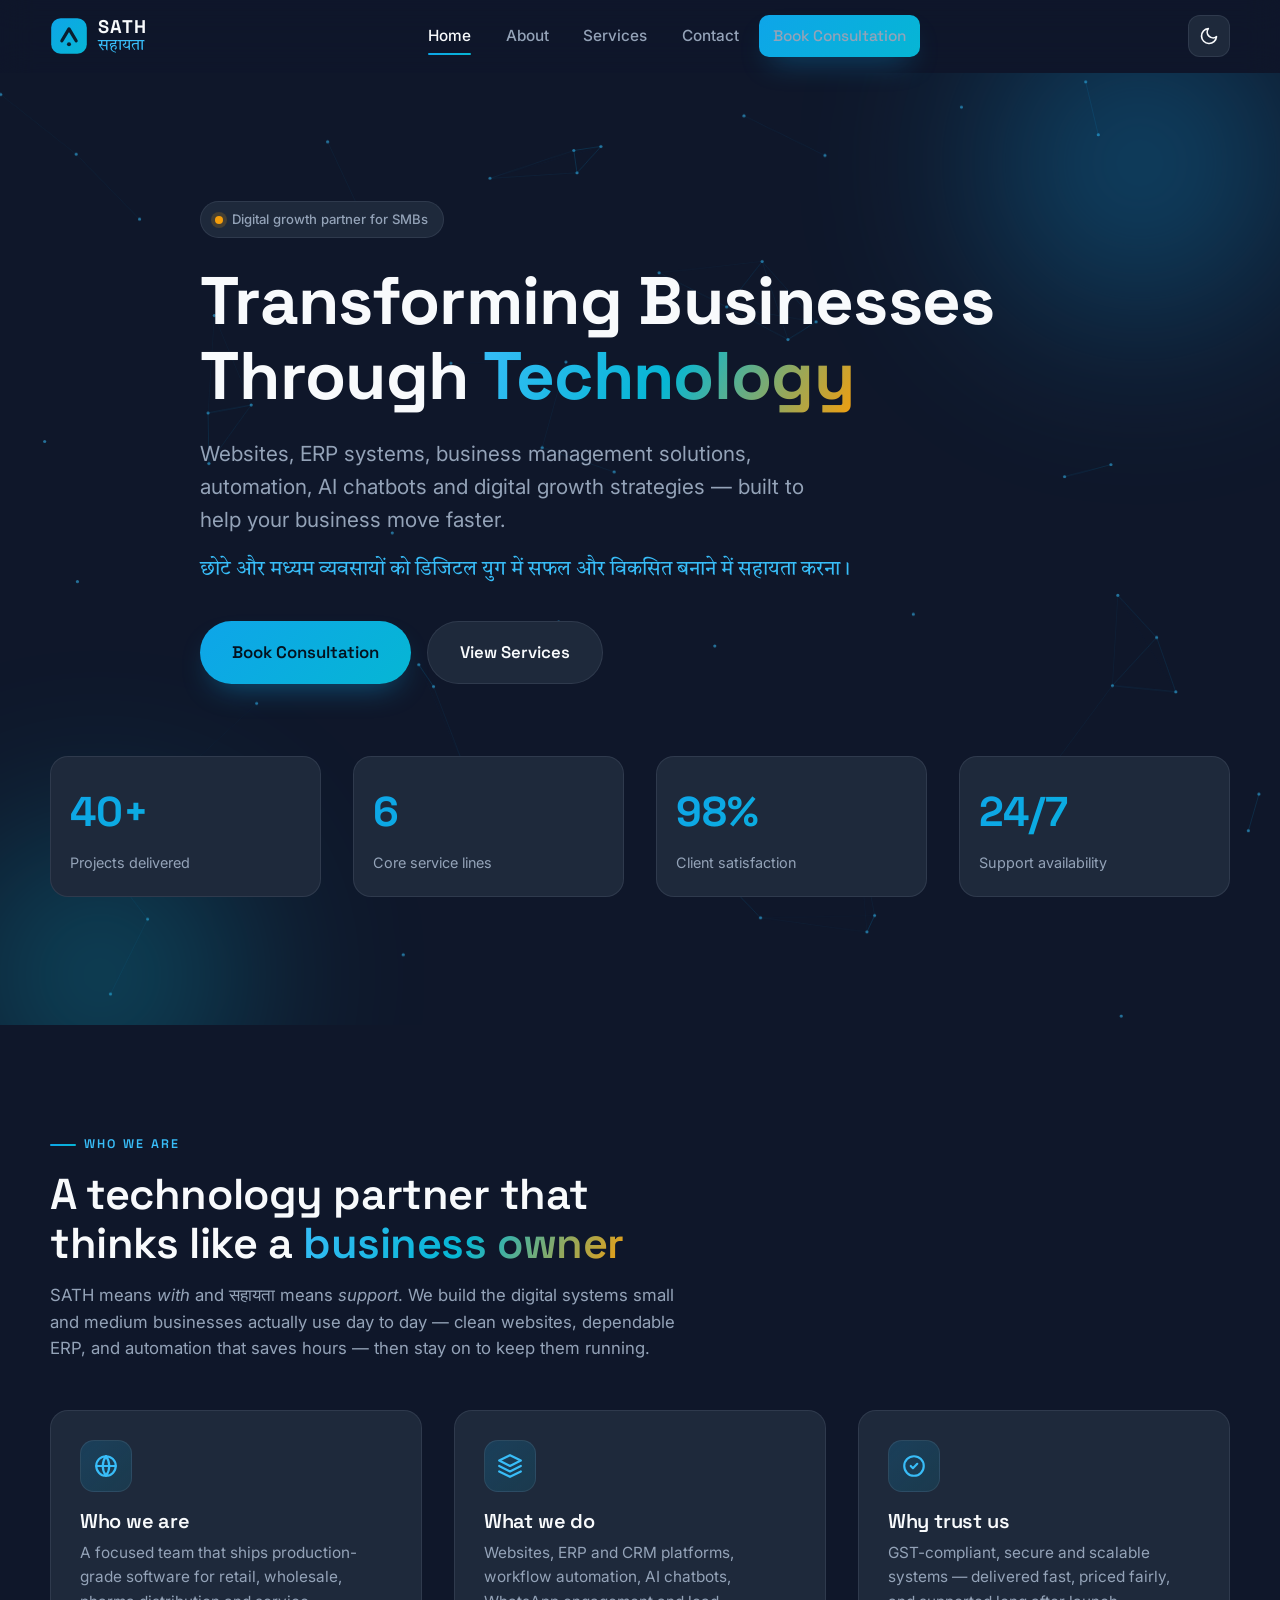
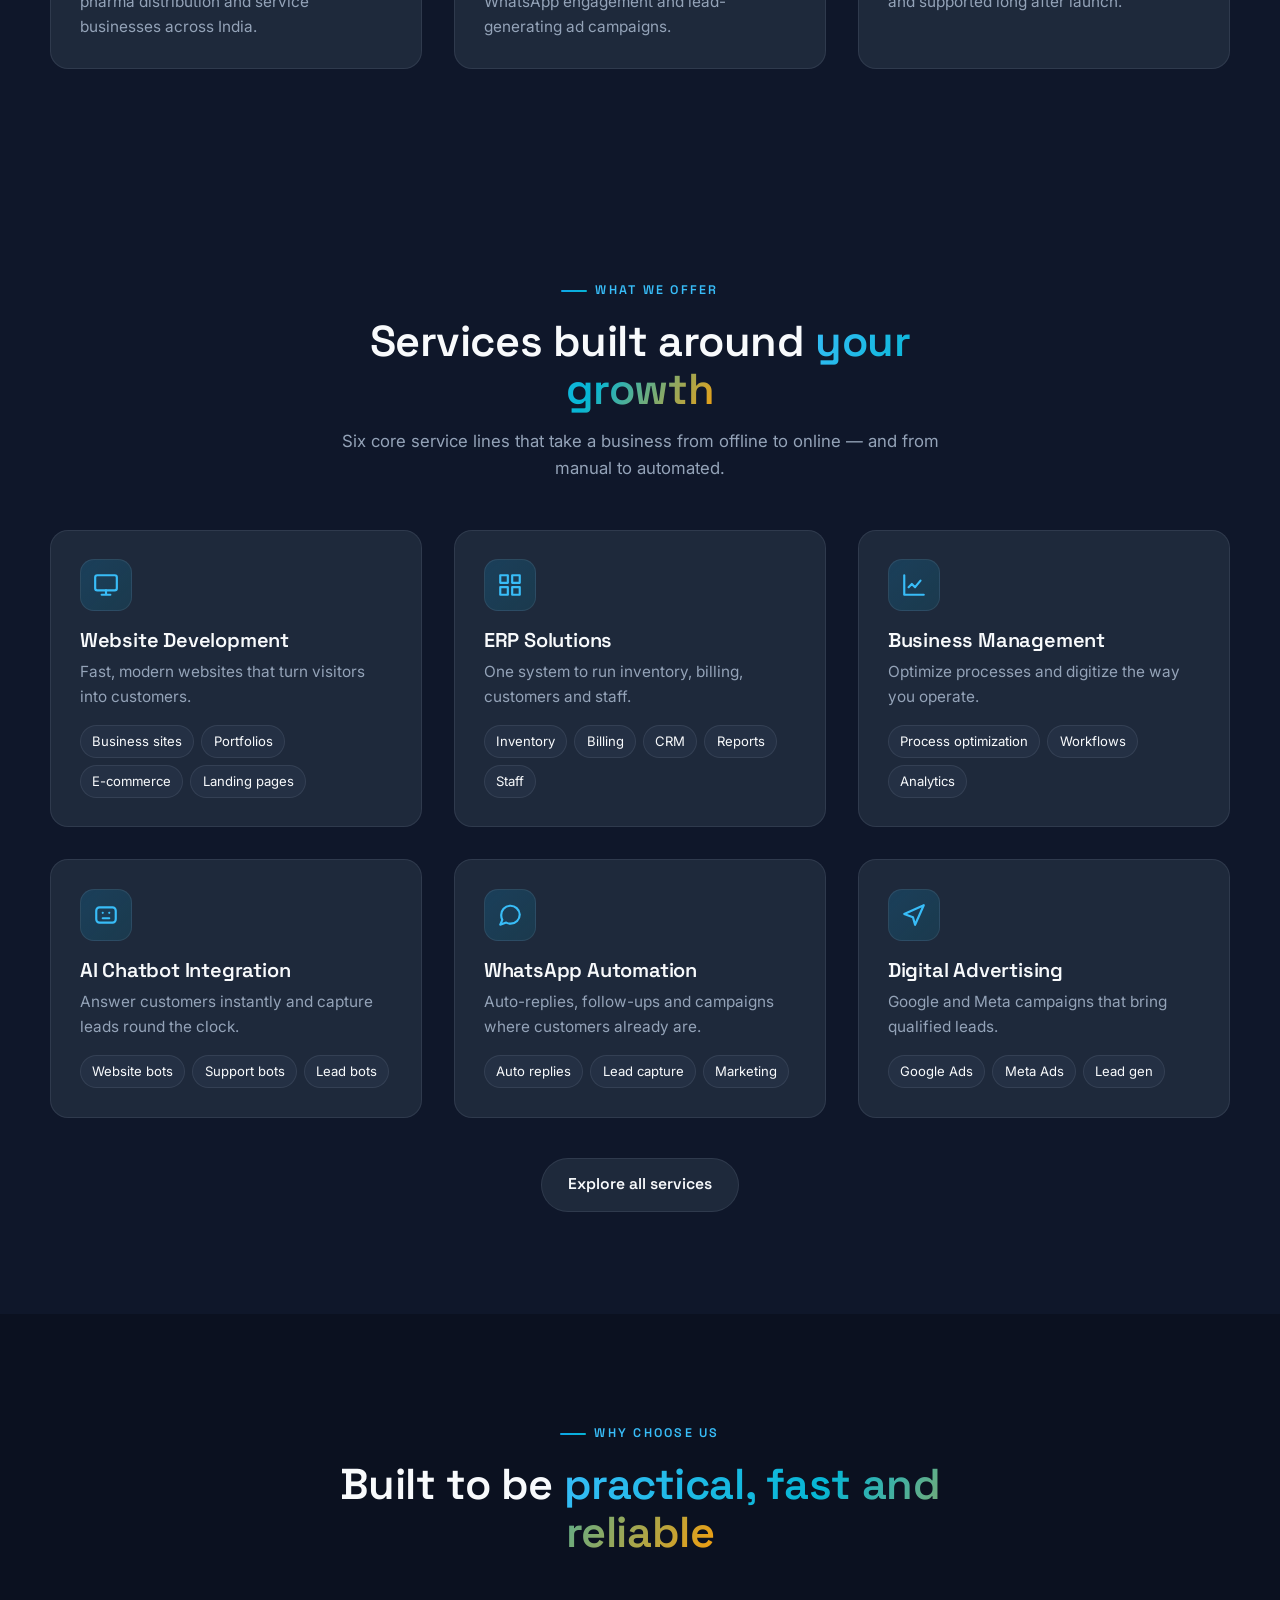
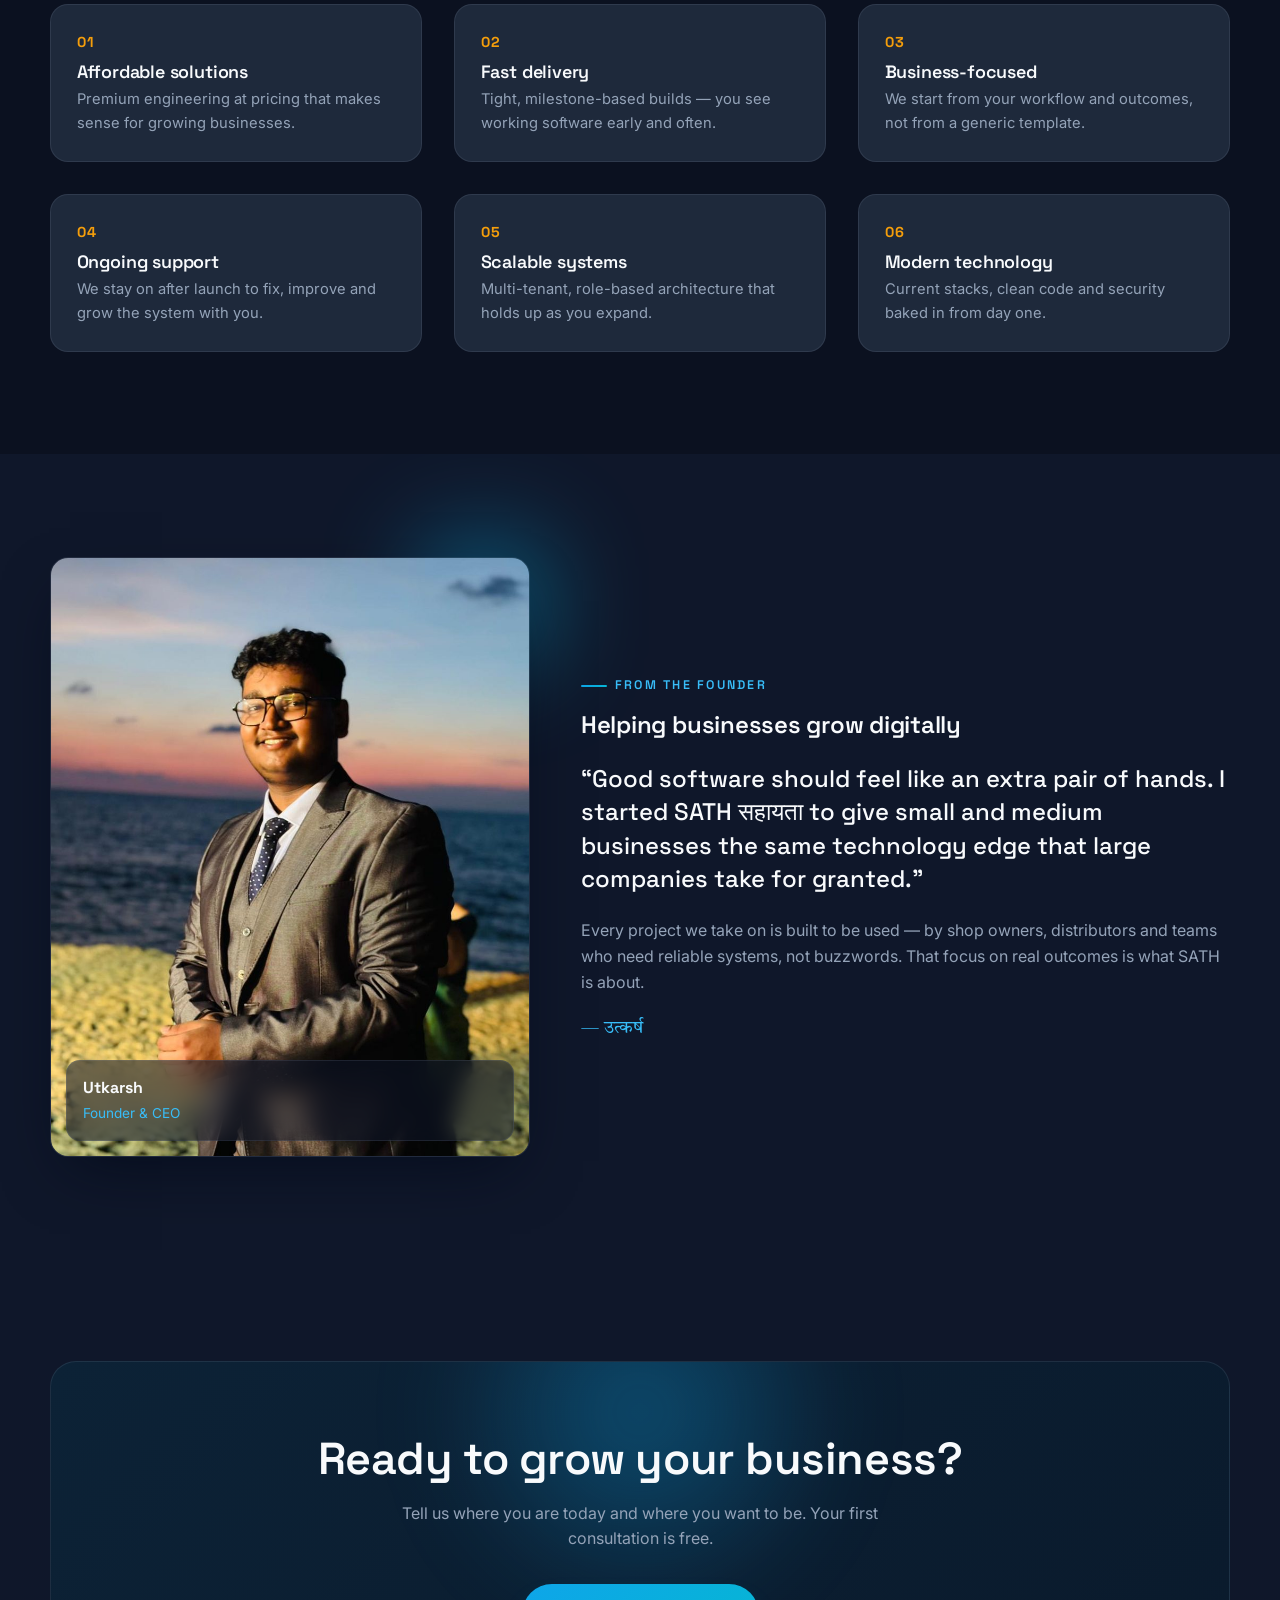
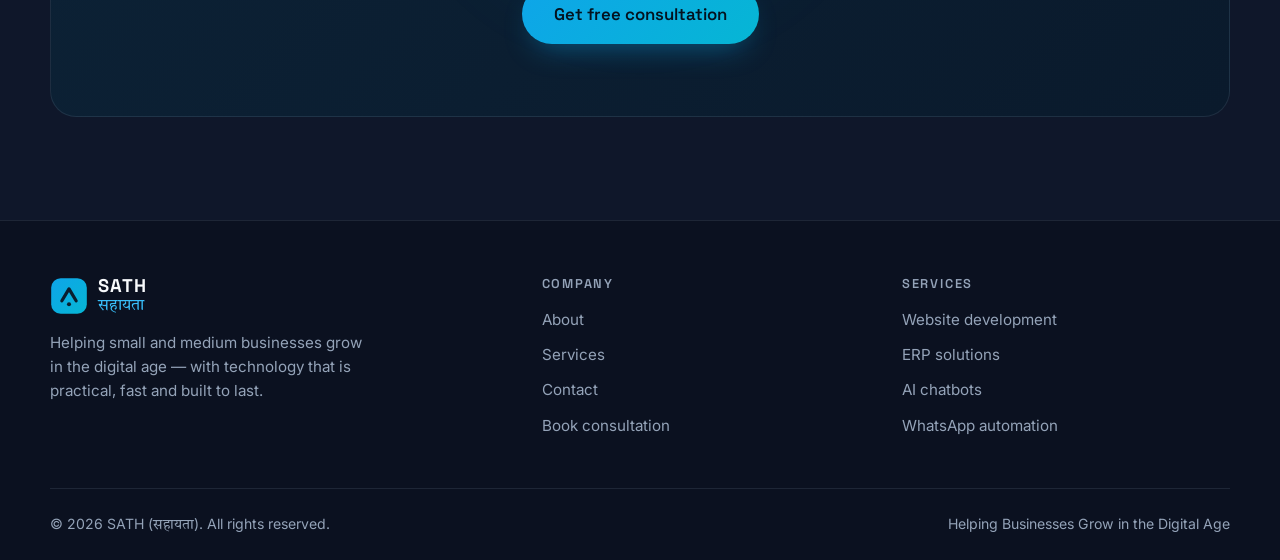
==== commit 555aefd9: "Revise SATH description and founder quote Updated the description of SATH and modified the founder's" ====
--- a/index.html
+++ b/index.html
@@ -120,7 +120,7 @@
         <div class="section-head reveal">
           <span class="eyebrow">Who we are</span>
           <h2>A technology partner that thinks like a <span class="grad-text">business owner</span></h2>
-          <p>SATH means <em>support</em>. We build the digital systems small and medium businesses actually use day to day — clean websites, dependable ERP, and automation that saves hours — then stay on to keep them running.</p>
+          <p>SATH means <em>with</em> and सहायता means <em>support</em>. We build the digital systems small and medium businesses actually use day to day — clean websites, dependable ERP, and automation that saves hours — then stay on to keep them running.</p>
         </div>
         <div class="grid grid--3">
           <div class="card reveal">
@@ -225,7 +225,7 @@
         <div class="founder">
           <div class="founder__media reveal">
             <!-- Replace assets/images/founder.jpg with a new photo any time -->
-            <img class="founder__photo" src="assets/images/founder.jpg" alt="Utkarsh, Founder & CEO of SATH" width="900" height="1200" loading="lazy" />
+            <img class="founder__photo" src="assets/images/founder.jpg" alt="Utkarsh, Founder & CEO of SATH" width="900" height="600" loading="lazy" />
             <div class="founder__chip">
               <strong>Utkarsh</strong>
               <span>Founder &amp; CEO</span>
@@ -234,7 +234,7 @@
           <div class="founder__content reveal" data-delay="1">
             <span class="eyebrow">From the founder</span>
             <h2>Helping businesses grow digitally</h2>
-            <blockquote>“Good software should feel like an extra pair of hands. I started SATH to give small and medium businesses the same technology edge that large companies take for granted.”</blockquote>
+            <blockquote>“Good software should feel like an extra pair of hands. I started SATH सहायता to give small and medium businesses the same technology edge that large companies take for granted.”</blockquote>
             <p style="color: var(--muted);">Every project we take on is built to be used — by shop owners, distributors and teams who need reliable systems, not buzzwords. That focus on real outcomes is what SATH is about.</p>
             <p class="founder__sig deva" style="margin-top: 1.2rem;">— उत्कर्ष</p>
           </div>
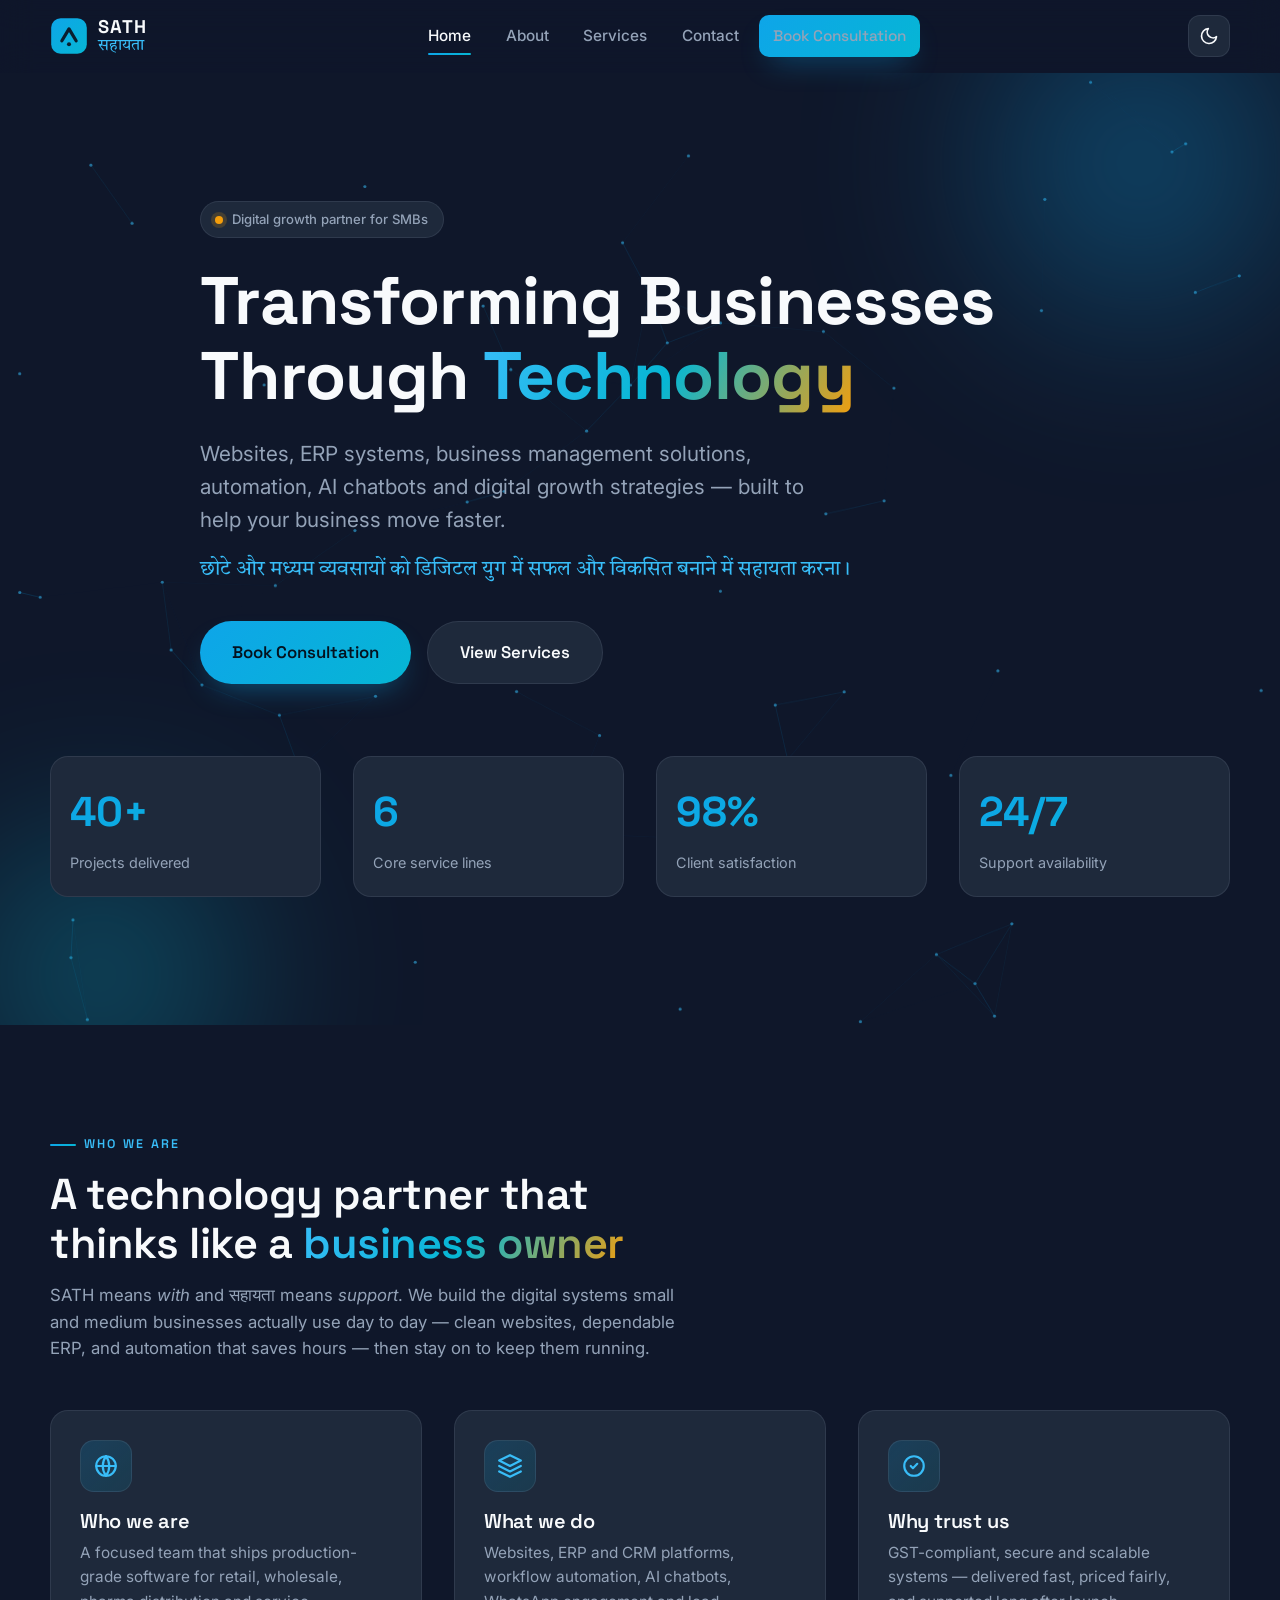
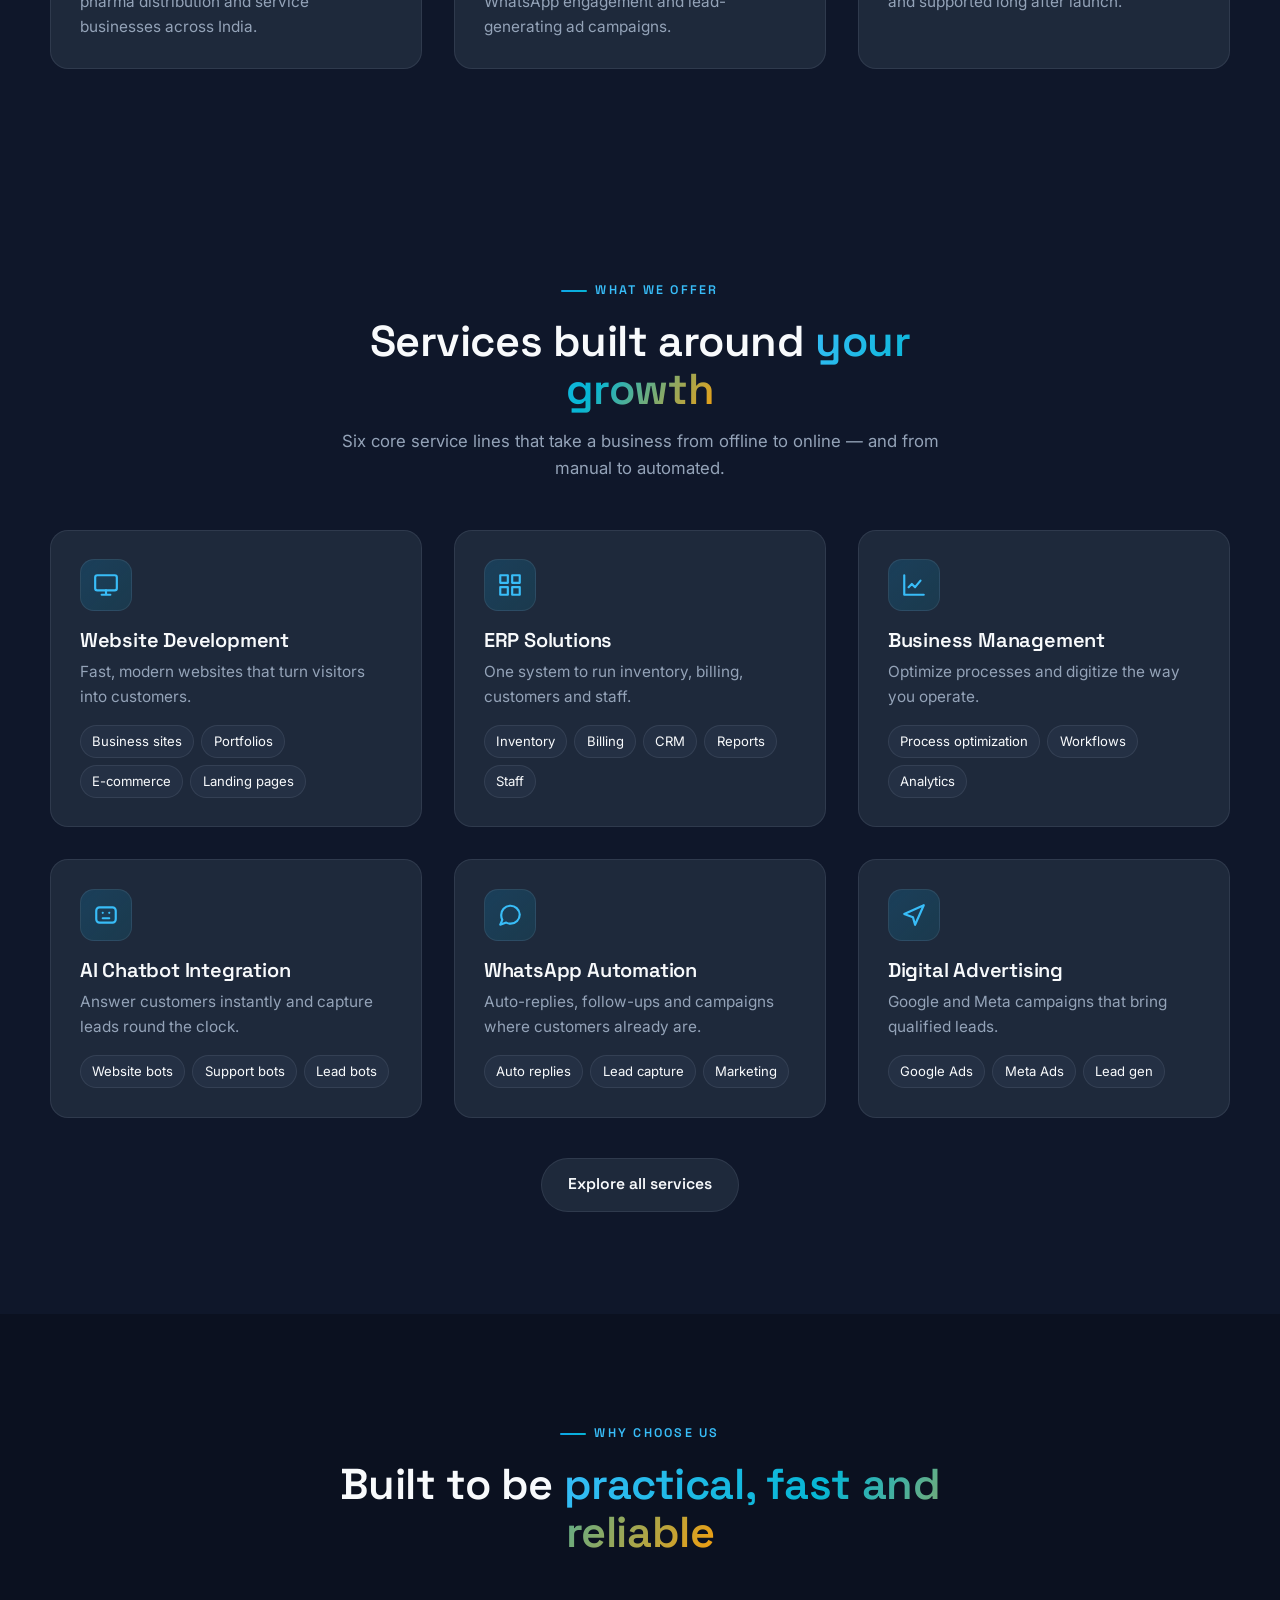
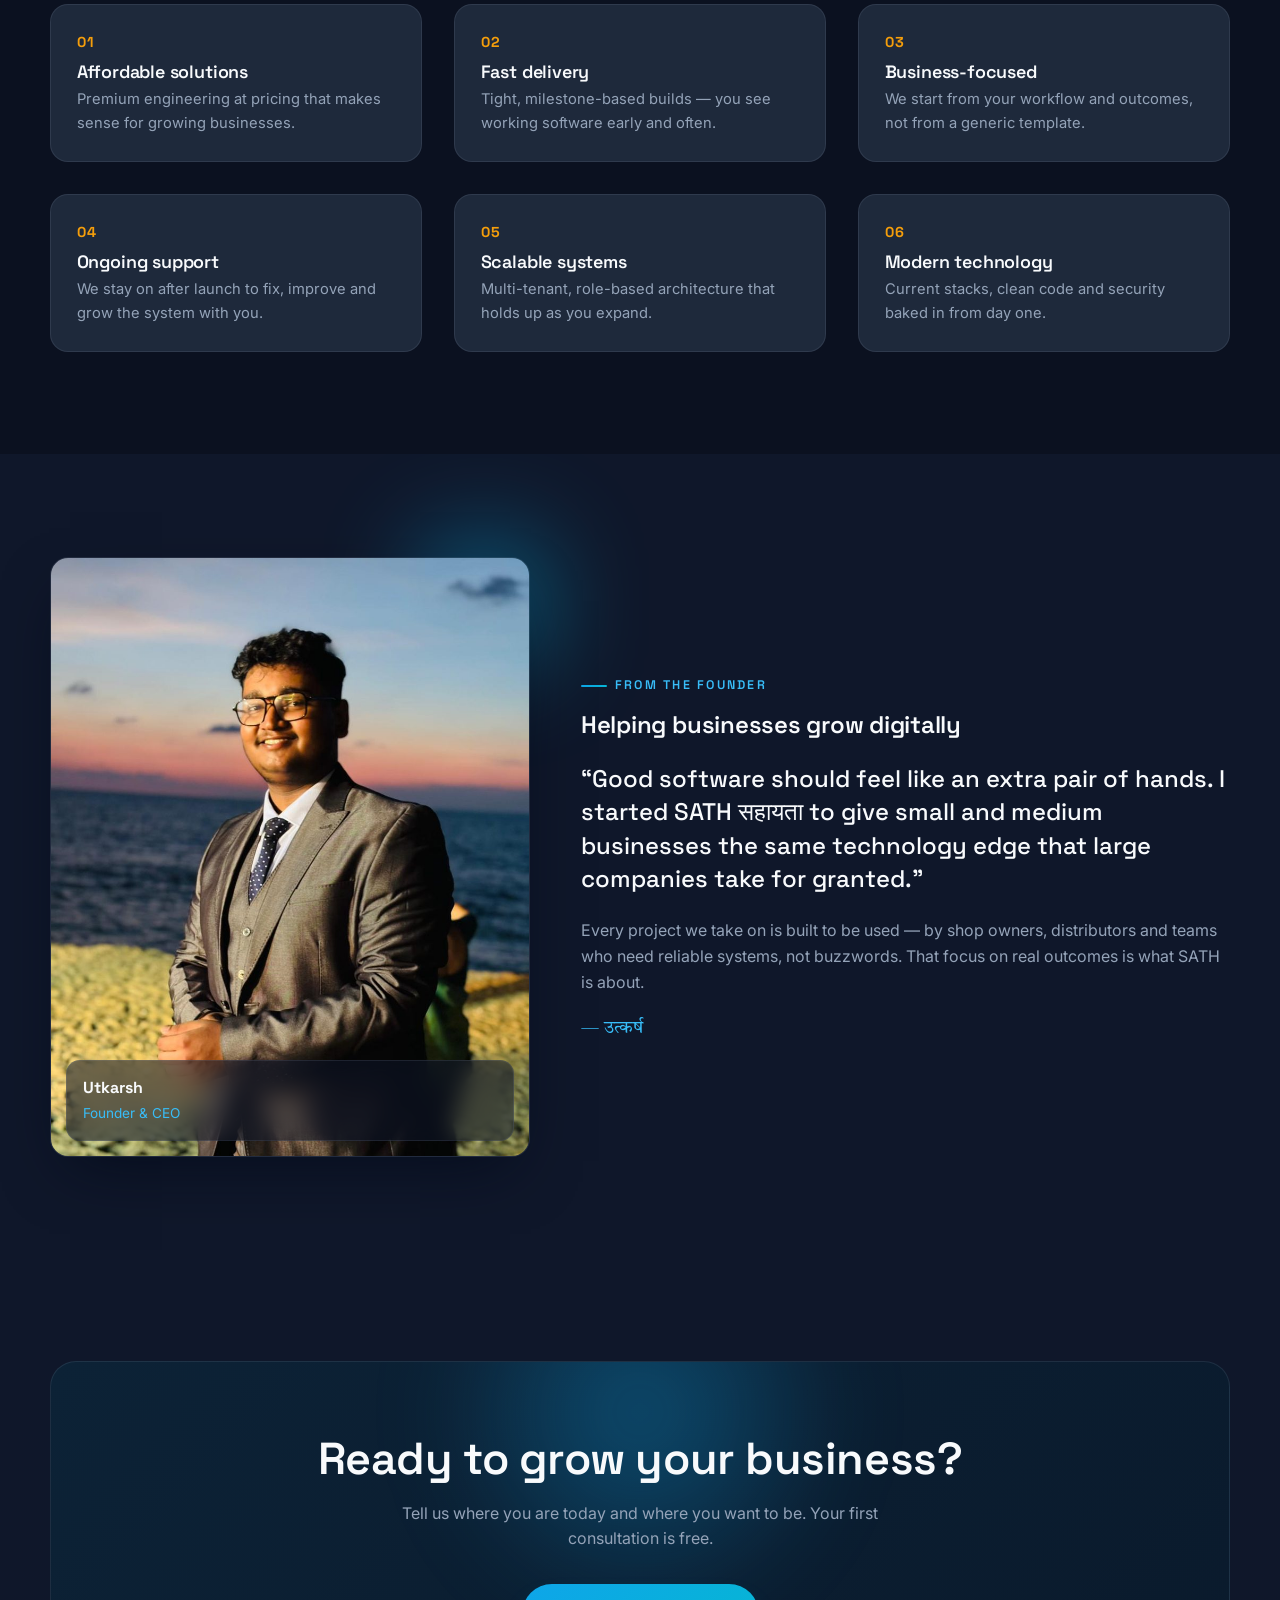
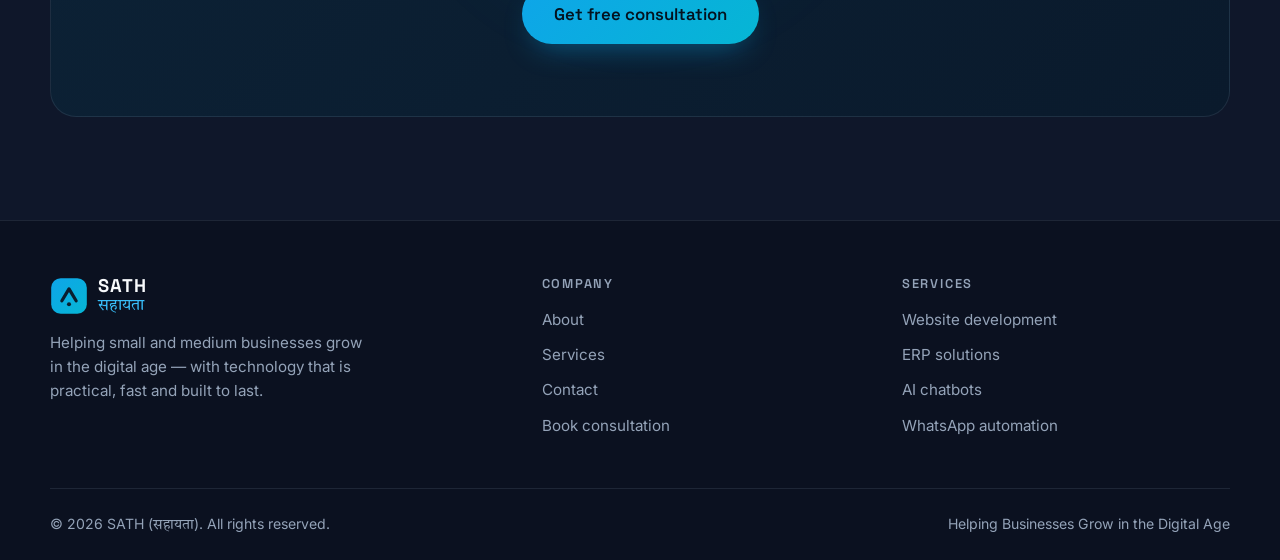
==== commit d36b68ad: "Enhance SEO meta tags in index.html Updated author meta tag and added additional meta tags for SEO." ====
--- a/index.html
+++ b/index.html
@@ -8,9 +8,12 @@
   <title>SATH (सहायता) — Transforming Businesses Through Technology</title>
   <meta name="description" content="SATH (सहायता) helps small and medium businesses grow in the digital age with websites, ERP systems, automation, AI chatbots and digital growth strategies." />
   <meta name="keywords" content="ERP software, business website development, AI chatbot, WhatsApp automation, digital marketing, SATH, सहायता, India" />
-  <meta name="author" content="Utkarsh — SATH" />
+  <meta name="author" content="Utkarsh - Founder & CEO, SATH (सहायता)" />
+  <meta name="robots" content="index, follow" />
+  <meta name="language" content="English" />
+  <meta name="revisit-after" content="7 days" />
   <meta name="theme-color" content="#0F172A" />
-  <link rel="canonical" href="https://example.com/" />
+  <link rel="canonical" href="https://https://utkarshtraders.shop//" />
 
   <!-- Open Graph / Social -->
   <meta property="og:type" content="website" />
@@ -45,7 +48,19 @@
     "founder": { "@type": "Person", "name": "Utkarsh" },
     "areaServed": "IN",
     "knowsAbout": ["Website Development", "ERP Software", "AI Chatbots", "WhatsApp Automation", "Digital Advertising"]
-  }
+  },
+  "serviceType": [
+    "Website Development",
+    "ERP Solutions",
+    "Business Management",
+    "AI Chatbot Integration",
+    "WhatsApp Automation",
+    "Digital Advertising"
+  ],
+  "areaServed": "INDIA",
+  "email": "utkarshaa.kr@gmail.com",
+  "telephone": "+919523024648"
+}
   </script>
 </head>
 <body>
